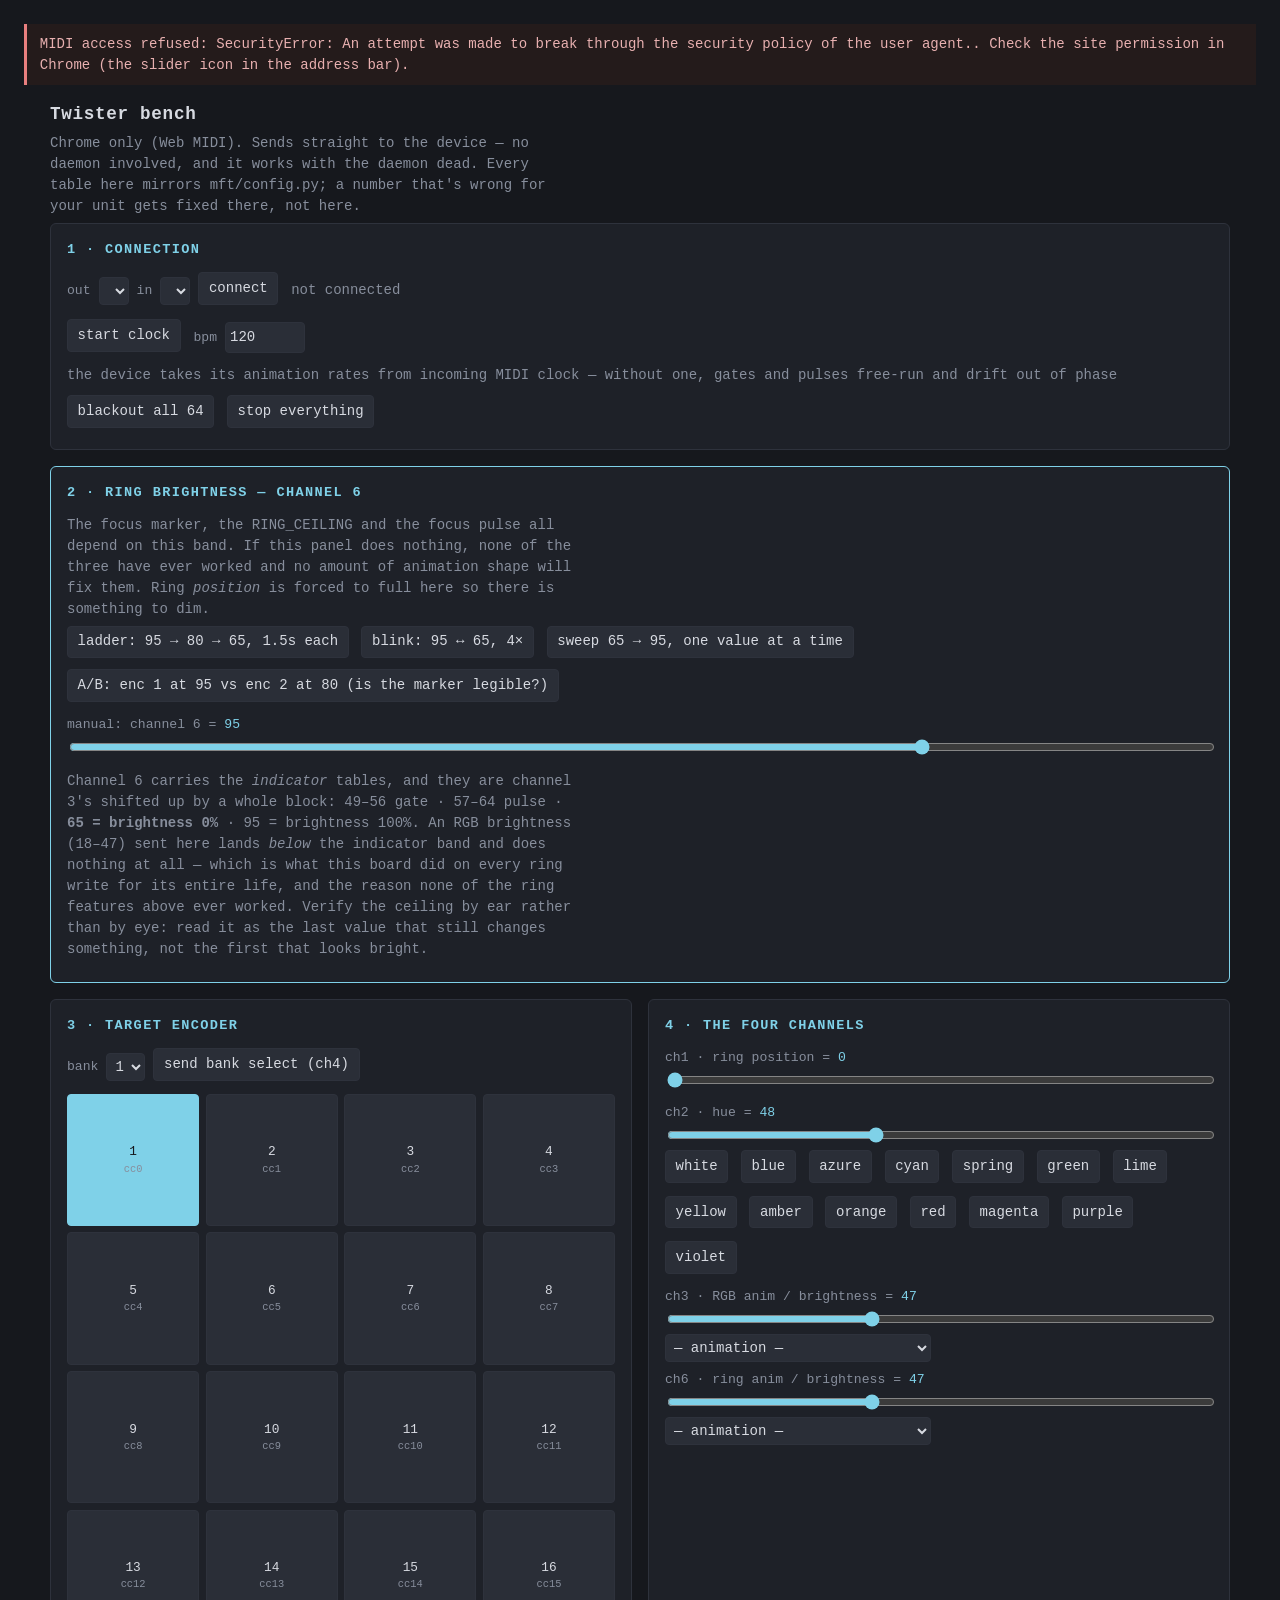
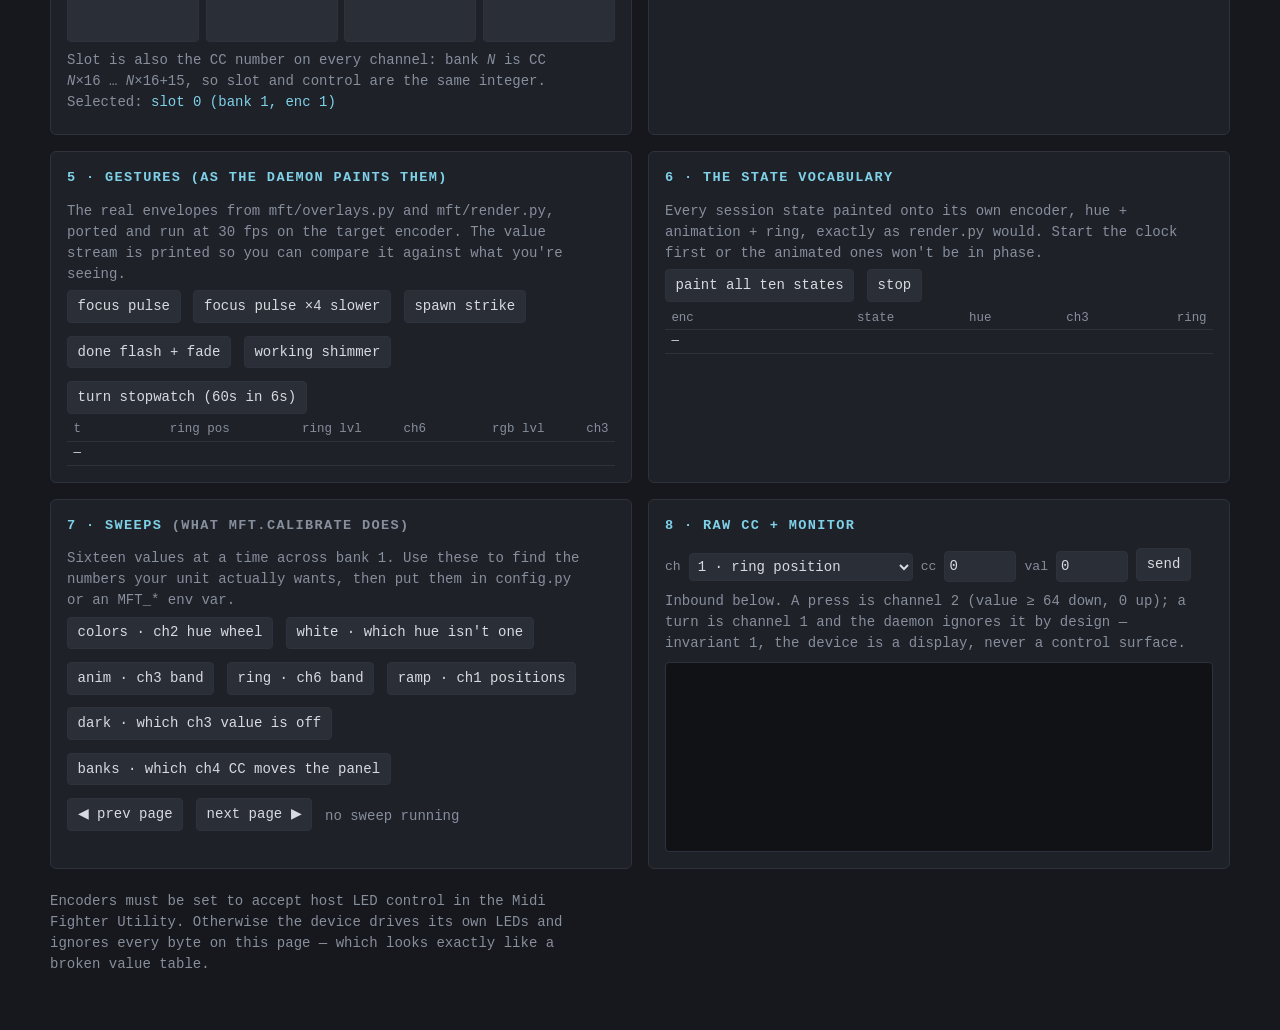
==== demo/index.html @ e8d166ab "Find the ring's brightness band 48 values above where we were writing Channel 6 carries the indicato" ====
<!doctype html>
<html lang="en">
<head>
<meta charset="utf-8">
<meta name="viewport" content="width=device-width, initial-scale=1">
<title>Twister bench</title>
<!--
  A hardware bench for the Midi Fighter Twister, over Web MIDI.

  Why this exists: everything above the wire in this repo is pure and tested,
  which means the questions the test suite cannot answer are exactly the ones
  that cost the most time -- "does this value do what config.py says it does on
  *my* unit", and "is the thing I cannot see a paint bug or a wire bug". The
  Python side answers those by running the whole daemon and then reasoning
  backwards from a board you are looking at. This answers them by sending one
  value and asking you what happened.

  It deliberately does not talk to the daemon. No HTTP, no /status, no hooks --
  the daemon's own httpd sends no CORS headers and a page that needed one would
  be a page that stops working the moment the thing you are debugging is broken.
  Everything here is the browser and the device, and it works with the daemon
  dead. See README, "The demo bench".

  The value tables below are a *mirror* of mft/config.py, not the source. If you
  find a number here that is wrong for your unit, the fix goes in config.py (or
  an MFT_* env var) and then gets copied back to this file.
-->
<style>
  :root {
    --bg: #16181d; --panel: #1e2128; --line: #2e323c;
    --ink: #d7dae1; --dim: #878e9c; --accent: #7fd1e8; --warn: #e8b57f;
  }
  * { box-sizing: border-box; }
  body {
    margin: 0; padding: 1.5rem; background: var(--bg); color: var(--ink);
    font: 14px/1.5 ui-monospace, SFMono-Regular, Menlo, monospace;
  }
  h1 { font-size: 1.1rem; margin: 0 0 .25rem; letter-spacing: .04em; }
  h2 { font-size: .85rem; margin: 0 0 .75rem; color: var(--accent);
       text-transform: uppercase; letter-spacing: .1em; }
  p.note { color: var(--dim); margin: .35rem 0; max-width: 62ch; }
  a { color: var(--accent); }
  .wrap { max-width: 1180px; margin: 0 auto; }
  .cols { display: grid; gap: 1rem; grid-template-columns: repeat(auto-fit, minmax(330px, 1fr)); }
  section {
    background: var(--panel); border: 1px solid var(--line);
    border-radius: 6px; padding: 1rem; margin-bottom: 1rem;
  }
  section.focus { border-color: var(--accent); }
  button {
    font: inherit; background: #2a2e37; color: var(--ink); cursor: pointer;
    border: 1px solid var(--line); border-radius: 4px; padding: .3rem .6rem;
    margin: 0 .3rem .3rem 0;
  }
  button:hover { border-color: var(--accent); }
  button:disabled { opacity: .4; cursor: default; }
  button.on { background: var(--accent); color: #16181d; border-color: var(--accent); }
  select, input[type=number] {
    font: inherit; background: #2a2e37; color: var(--ink);
    border: 1px solid var(--line); border-radius: 4px; padding: .25rem;
  }
  input[type=range] { width: 100%; accent-color: var(--accent); }
  label { display: block; margin: .5rem 0 .15rem; color: var(--dim); font-size: .82rem; }
  .row { display: flex; gap: .5rem; align-items: center; flex-wrap: wrap; }
  .val { color: var(--accent); font-variant-numeric: tabular-nums; }
  .grid { display: grid; grid-template-columns: repeat(4, 1fr); gap: .4rem; margin: .5rem 0; }
  .grid button { margin: 0; aspect-ratio: 1; display: flex; align-items: center;
                 justify-content: center; flex-direction: column; font-size: .8rem; }
  .grid button small { color: var(--dim); font-size: .65rem; }
  pre.log {
    background: #101216; border: 1px solid var(--line); border-radius: 4px;
    padding: .5rem; height: 190px; overflow: auto; margin: .5rem 0 0;
    font-size: .76rem; white-space: pre-wrap; color: var(--dim);
  }
  table { border-collapse: collapse; width: 100%; font-size: .78rem; }
  th, td { text-align: right; padding: .12rem .4rem; border-bottom: 1px solid var(--line); }
  th:first-child, td:first-child { text-align: left; }
  th { color: var(--dim); font-weight: normal; }
  .banner {
    border-left: 3px solid var(--warn); background: #23201b;
    padding: .6rem .8rem; margin: 0 0 1rem; color: #e3cba6;
  }
  .banner.bad { border-color: #e87f7f; background: #241b1b; color: #e8b0b0; }
  .status { color: var(--dim); }
  .status b { color: var(--accent); font-weight: normal; }
  kbd { background: #2a2e37; border: 1px solid var(--line); border-radius: 3px;
        padding: 0 .3rem; font-size: .8rem; }
</style>
</head>
<body>
<div class="wrap">

<h1>Twister bench</h1>
<p class="note">
  Chrome only (Web MIDI). Sends straight to the device — no daemon involved, and
  it works with the daemon dead. Every table here mirrors <code>mft/config.py</code>;
  a number that's wrong for your unit gets fixed there, not here.
</p>

<div id="warn-daemon" class="banner" hidden>
  A daemon appears to be running and repainting at 30Hz. It de-duplicates its
  writes, so anything you send on a channel it isn't currently changing will
  stick — but the moment that session changes state it will paint over you.
  For clean results: <code>.venv/bin/python -m mft.daemon --stop</code>.
</div>

<section>
  <h2>1 · Connection</h2>
  <div class="row">
    <label style="margin:0">out</label> <select id="out"></select>
    <label style="margin:0">in</label> <select id="in"></select>
    <button id="connect">connect</button>
    <span id="conn" class="status">not connected</span>
  </div>
  <div class="row" style="margin-top:.6rem">
    <button id="clock">start clock</button>
    <label style="margin:0">bpm</label>
    <input id="bpm" type="number" value="120" min="20" max="300" style="width:5rem">
    <span class="status">
      the device takes its animation rates from incoming MIDI clock — without
      one, gates and pulses free-run and drift out of phase
    </span>
  </div>
  <div class="row" style="margin-top:.6rem">
    <button id="blackout">blackout all 64</button>
    <button id="panic">stop everything</button>
  </div>
</section>

<section class="focus">
  <h2>2 · Ring brightness — channel 6</h2>
  <p class="note">
    The focus marker, the <code>RING_CEILING</code> and the focus pulse all
    depend on this band. If this panel does nothing, none of the three have ever
    worked and no amount of animation shape will fix them. Ring <em>position</em>
    is forced to full here so there is something to dim.
  </p>
  <div class="row">
    <button data-ladder="step">ladder: 95 → 80 → 65, 1.5s each</button>
    <button data-ladder="blink">blink: 95 ↔ 65, 4×</button>
    <button data-ladder="sweep">sweep 65 → 95, one value at a time</button>
  </div>
  <div class="row" style="margin-top:.4rem">
    <button data-ladder="ab">A/B: enc 1 at 95 vs enc 2 at 80 (is the marker legible?)</button>
  </div>
  <label>manual: channel 6 = <span class="val" id="ch6-val">95</span></label>
  <input type="range" id="ch6" min="0" max="127" value="95">
  <p class="note" style="margin-top:.6rem">
    Channel 6 carries the <em>indicator</em> tables, and they are channel 3's
    shifted up by a whole block: 49–56 gate · 57–64 pulse ·
    <b>65 = brightness 0%</b> · 95 = brightness 100%. An RGB brightness (18–47)
    sent here lands <em>below</em> the indicator band and does nothing at all —
    which is what this board did on every ring write for its entire life, and
    the reason none of the ring features above ever worked. Verify the ceiling
    by ear rather than by eye: read it as the last value that still changes
    something, not the first that looks bright.
  </p>
</section>

<div class="cols">
  <section>
    <h2>3 · Target encoder</h2>
    <div class="row">
      <label style="margin:0">bank</label>
      <select id="bank"><option>1</option><option>2</option><option>3</option><option>4</option></select>
      <button id="banksel">send bank select (ch4)</button>
    </div>
    <div class="grid" id="pad"></div>
    <p class="note">
      Slot is also the CC number on every channel: bank <i>N</i> is CC
      <i>N</i>×16 … <i>N</i>×16+15, so slot and control are the same integer.
      Selected: <span class="val" id="target">slot 0 (bank 1, enc 1)</span>
    </p>
  </section>

  <section>
    <h2>4 · The four channels</h2>
    <label>ch1 · ring position = <span class="val" id="p1">0</span></label>
    <input type="range" id="c1" min="0" max="127" value="0">
    <label>ch2 · hue = <span class="val" id="p2">48</span></label>
    <input type="range" id="c2" min="0" max="127" value="48">
    <div class="row" id="hues"></div>
    <label>ch3 · RGB anim / brightness = <span class="val" id="p3">47</span></label>
    <input type="range" id="c3" min="0" max="127" value="47">
    <select id="anim3"></select>
    <label>ch6 · ring anim / brightness = <span class="val" id="p6">47</span></label>
    <input type="range" id="c6" min="0" max="127" value="47">
    <select id="anim6"></select>
  </section>
</div>

<div class="cols">
  <section>
    <h2>5 · Gestures (as the daemon paints them)</h2>
    <p class="note">
      The real envelopes from <code>mft/overlays.py</code> and
      <code>mft/render.py</code>, ported and run at 30 fps on the target
      encoder. The value stream is printed so you can compare it against
      what you're seeing.
    </p>
    <div class="row">
      <button data-gesture="focus">focus pulse</button>
      <button data-gesture="focus-slow">focus pulse ×4 slower</button>
      <button data-gesture="spawn">spawn strike</button>
      <button data-gesture="done">done flash + fade</button>
      <button data-gesture="working">working shimmer</button>
      <button data-gesture="turn">turn stopwatch (60s in 6s)</button>
    </div>
    <table id="trace"><thead><tr>
      <th>t</th><th>ring pos</th><th>ring lvl</th><th>ch6</th><th>rgb lvl</th><th>ch3</th>
    </tr></thead><tbody><tr><td colspan="6">—</td></tr></tbody></table>
  </section>

  <section>
    <h2>6 · The state vocabulary</h2>
    <p class="note">
      Every session state painted onto its own encoder, hue + animation +
      ring, exactly as <code>render.py</code> would. Start the clock first or
      the animated ones won't be in phase.
    </p>
    <div class="row">
      <button id="states">paint all ten states</button>
      <button id="states-stop">stop</button>
    </div>
    <table id="states-key"><thead><tr>
      <th>enc</th><th>state</th><th>hue</th><th>ch3</th><th>ring</th>
    </tr></thead><tbody><tr><td colspan="5">—</td></tr></tbody></table>
  </section>
</div>

<div class="cols">
  <section>
    <h2>7 · Sweeps <span class="status">(what mft.calibrate does)</span></h2>
    <p class="note">
      Sixteen values at a time across bank 1. Use these to find the numbers your
      unit actually wants, then put them in <code>config.py</code> or an
      <code>MFT_*</code> env var.
    </p>
    <div class="row">
      <button data-sweep="colors">colors · ch2 hue wheel</button>
      <button data-sweep="white">white · which hue isn't one</button>
      <button data-sweep="anim">anim · ch3 band</button>
      <button data-sweep="ring">ring · ch6 band</button>
      <button data-sweep="ramp">ramp · ch1 positions</button>
      <button data-sweep="dark">dark · which ch3 value is off</button>
      <button data-sweep="banks">banks · which ch4 CC moves the panel</button>
    </div>
    <div class="row" style="margin-top:.5rem">
      <button id="sweep-prev">◀ prev page</button>
      <button id="sweep-next">next page ▶</button>
      <span id="sweep-label" class="status">no sweep running</span>
    </div>
  </section>

  <section>
    <h2>8 · Raw CC + monitor</h2>
    <div class="row">
      <label style="margin:0">ch</label>
      <select id="rch">
        <option value="0">1 · ring position</option>
        <option value="1">2 · hue / press in</option>
        <option value="2">3 · RGB anim+bright</option>
        <option value="3">4 · banks, side buttons</option>
        <option value="4">5 · shift</option>
        <option value="5">6 · ring anim+bright</option>
      </select>
      <label style="margin:0">cc</label> <input id="rcc" type="number" value="0" min="0" max="127" style="width:4.5rem">
      <label style="margin:0">val</label> <input id="rval" type="number" value="0" min="0" max="127" style="width:4.5rem">
      <button id="rsend">send</button>
    </div>
    <p class="note">
      Inbound below. A press is channel 2 (value ≥ 64 down, 0 up); a turn is
      channel 1 and the daemon ignores it by design — invariant 1, the device is
      a display, never a control surface.
    </p>
    <pre class="log" id="log"></pre>
  </section>
</div>

<p class="note" style="margin-bottom:2rem">
  Encoders must be set to accept host LED control in the Midi Fighter Utility.
  Otherwise the device drives its own LEDs and ignores every byte on this page —
  which looks exactly like a broken value table.
</p>

</div>
<script>
"use strict";

// ---------------------------------------------------------------------------
// The tables. Mirror of mft/config.py; that file is the source of truth.
// ---------------------------------------------------------------------------
const CH = { ENCODER: 0, SWITCH: 1, SWITCH_ANIM: 2, SYSTEM: 3, SHIFT: 4, RING_ANIM: 5 };
const SLOT_COUNT = 64, PER_BANK = 16;

const COLORS = { white: 127, blue: 1, azure: 12, cyan: 25, spring: 37, green: 48,
                 lime: 58, yellow: 62, amber: 68, orange: 72, red: 78,
                 magenta: 98, purple: 110, violet: 118 };

const ANIM_NONE = 0;
const RATES = ["1/8", "1/4", "1/2", "1", "2", "4", "8", "16"];
const ANIM_GATE = {}, ANIM_PULSE = {};
RATES.forEach((r, i) => { ANIM_GATE[r] = 1 + i; ANIM_PULSE[r] = 9 + i; });

// The two ramps do not line up, and they miss by a whole block. Channel 6
// carries the *indicator* bands, which sit RING_ANIM_OFFSET above channel 3's:
// 49-56 gate, 57-64 pulse, 65-95 brightness. Sending an RGB brightness on
// channel 6 lands below the indicator band and does nothing, which is exactly
// the bug this page was built to find.
const RING_ANIM_OFFSET = 48;
const RING_MIN = 65, RING_MAX = 95;
const RGB_MIN = 18, RGB_MAX = 47;
const DARK_VALUE = RGB_MIN, RING_DARK_VALUE = RING_MIN;
// The hue an unlit encoder is left holding. Channel 2 has no dark end, so this
// is only ever seen if something relights the LED without setting a hue first.
const DARK_COLOR = COLORS.white;

const BANK_SELECT_CC = [0, 1, 2, 3], BANK_SELECT_VALUE = 127;

const STATE_COLORS = { idle: "green", thinking: "cyan", working: "orange",
  streaming: "spring", permission: "red", plan: "yellow", waiting: "amber",
  error: "red", done: "green", ended: null };
const STATE_ANIM = { permission: ANIM_GATE["4"], plan: ANIM_GATE["2"],
  waiting: ANIM_PULSE["1/2"], streaming: ANIM_PULSE["2"] };
const STATE_ORDER = ["permission", "plan", "error", "waiting", "streaming",
  "working", "thinking", "done", "idle", "ended"];

const IDLE_BRIGHTNESS = 0.22, ACTIVE_BRIGHTNESS = 1.0;
const RING_CEILING = 0.5, ATTENTION_RING_LEVEL = 1.0;
const PULSE_SECONDS = 0.5, PULSE_RISE = 0.2;
const SPAWN_SECONDS = 0.45, DONE_FADE_SECONDS = 12.0;
const PIP = 2, FPS = 30;

const clamp01 = t => Math.max(0, Math.min(1, t));
const lerp = (lo, hi, t) => lo + (hi - lo) * clamp01(t);
const smoothstep = t => { t = clamp01(t); return t * t * (3 - 2 * t); };
const ringValue = f => RING_MIN + Math.round(clamp01(f) * (RING_MAX - RING_MIN));
const rgbValue  = f => RGB_MIN  + Math.round(clamp01(f) * (RGB_MAX  - RGB_MIN));

// ---------------------------------------------------------------------------
// Wire
// ---------------------------------------------------------------------------
let midi = null, out = null, input = null, clockTimer = null, running = null;
const $ = id => document.getElementById(id);
const logEl = $("log");

function say(line) {
  const t = new Date().toLocaleTimeString("en-GB");
  logEl.textContent = `${t}  ${line}\n` + logEl.textContent.slice(0, 12000);
}

function cc(channel, control, value) {
  if (!out) return;
  value = Math.max(0, Math.min(127, Math.round(value)));
  out.send([0xB0 | channel, control & 127, value]);
}

function stopRunning() {
  if (running) { clearInterval(running); running = null; }
}

// One encoder, one full cell -- the same order Twister.write uses: brightness
// before hue on the RGB, so a hue never lands on an LED that is about to be lit.
function writeCell(slot, { color, rgbAnim = 0, ring = 0, brightness = 0, ringLevel = null }) {
  if (color === null) {
    cc(CH.SWITCH_ANIM, slot, DARK_VALUE);
    cc(CH.SWITCH, slot, DARK_COLOR);
  } else {
    cc(CH.SWITCH, slot, color);
    cc(CH.SWITCH_ANIM, slot, rgbAnim ? rgbAnim : rgbValue(brightness));
  }
  cc(CH.ENCODER, slot, ring);
  cc(CH.RING_ANIM, slot, ringValue(ringLevel === null ? brightness : ringLevel));
}

function clearSlot(slot) {
  cc(CH.ENCODER, slot, 0);
  cc(CH.SWITCH_ANIM, slot, DARK_VALUE);
  cc(CH.SWITCH, slot, COLORS.blue);
  cc(CH.RING_ANIM, slot, RING_DARK_VALUE);
}

// ---------------------------------------------------------------------------
// Ports
// ---------------------------------------------------------------------------
async function boot() {
  if (!navigator.requestMIDIAccess) {
    document.body.insertAdjacentHTML("afterbegin",
      '<div class="banner bad">This browser has no Web MIDI. Use Chrome.</div>');
    return;
  }
  try {
    midi = await navigator.requestMIDIAccess({ sysex: false });
  } catch (err) {
    document.body.insertAdjacentHTML("afterbegin",
      `<div class="banner bad">MIDI access refused: ${err}. Check the site
       permission in Chrome (the slider icon in the address bar).</div>`);
    return;
  }
  midi.onstatechange = ports;
  ports();
  autoConnect();
}

function ports() {
  const fill = (sel, iter) => {
    const had = sel.value;
    sel.innerHTML = "";
    for (const p of iter) sel.add(new Option(p.name, p.id));
    if (had) sel.value = had;
  };
  fill($("out"), midi.outputs.values());
  fill($("in"), midi.inputs.values());
}

function autoConnect() {
  for (const p of midi.outputs.values())
    if (/twister/i.test(p.name)) { $("out").value = p.id; break; }
  for (const p of midi.inputs.values())
    if (/twister/i.test(p.name)) { $("in").value = p.id; break; }
  if ($("out").value) connect();
}

function connect() {
  out = midi.outputs.get($("out").value) || null;
  if (input) input.onmidimessage = null;
  input = midi.inputs.get($("in").value) || null;
  if (input) input.onmidimessage = onMidi;
  $("conn").innerHTML = out
    ? `<b>${out.name}</b>${input ? " / in ok" : " / no input"}`
    : "not connected";
  if (out) say(`connected to ${out.name}`);
}

function onMidi(msg) {
  const [status, a, b] = msg.data;
  const type = status & 0xF0, ch = (status & 0x0F) + 1;
  if (type !== 0xB0) return;
  let what = `ch${ch} cc${a} = ${b}`;
  if (ch === 2) what += b >= 64 ? "   ← press down" : "   ← release";
  if (ch === 1) what += "   ← knob turn (the daemon ignores these)";
  if (ch === 4) what += "   ← bank / side button";
  say(what);
}

$("connect").onclick = connect;
$("out").onchange = connect;
$("in").onchange = connect;

// ---------------------------------------------------------------------------
// Clock. 24 pulses per quarter note; without it every animated encoder
// free-runs off its own timer and they drift, which reads as broken hardware.
// ---------------------------------------------------------------------------
$("clock").onclick = () => {
  if (clockTimer) {
    clearInterval(clockTimer); clockTimer = null;
    if (out) out.send([0xFC]);
    $("clock").textContent = "start clock"; $("clock").classList.remove("on");
    say("clock stopped");
    return;
  }
  if (!out) return;
  const bpm = Number($("bpm").value) || 120;
  out.send([0xFA]);
  clockTimer = setInterval(() => out.send([0xF8]), 60000 / (bpm * 24));
  $("clock").textContent = "stop clock"; $("clock").classList.add("on");
  say(`clock at ${bpm} bpm`);
};

$("blackout").onclick = () => {
  stopRunning();
  for (let s = 0; s < SLOT_COUNT; s++) clearSlot(s);
  say("blackout: all 64 encoders dark");
};
$("panic").onclick = () => {
  stopRunning();
  if (clockTimer) $("clock").click();
  say("stopped");
};

// ---------------------------------------------------------------------------
// Target
// ---------------------------------------------------------------------------
let slot = 0;
function drawPad() {
  const bank = Number($("bank").value) - 1;
  $("pad").innerHTML = "";
  for (let i = 0; i < PER_BANK; i++) {
    const s = bank * PER_BANK + i;
    const b = document.createElement("button");
    b.innerHTML = `${i + 1}<small>cc${s}</small>`;
    if (s === slot) b.classList.add("on");
    b.onclick = () => { slot = s; drawPad(); showTarget(); };
    $("pad").appendChild(b);
  }
}
function showTarget() {
  $("target").textContent =
    `slot ${slot} (bank ${Math.floor(slot / PER_BANK) + 1}, enc ${slot % PER_BANK + 1})`;
}
$("bank").onchange = drawPad;
$("banksel").onclick = () => {
  const bank = Number($("bank").value) - 1;
  cc(CH.SYSTEM, BANK_SELECT_CC[bank], BANK_SELECT_VALUE);
  say(`bank select: ch4 cc${BANK_SELECT_CC[bank]} = ${BANK_SELECT_VALUE}`);
};
drawPad(); showTarget();

// ---------------------------------------------------------------------------
// The four channels
// ---------------------------------------------------------------------------
const sliders = [["c1", "p1", CH.ENCODER], ["c2", "p2", CH.SWITCH],
                 ["c3", "p3", CH.SWITCH_ANIM], ["c6", "p6", CH.RING_ANIM]];
for (const [id, out_, channel] of sliders) {
  $(id).oninput = () => { $(out_).textContent = $(id).value; cc(channel, slot, Number($(id).value)); };
}

for (const [name, value] of Object.entries(COLORS)) {
  const b = document.createElement("button");
  b.textContent = name;
  b.onclick = () => { $("c2").value = value; $("p2").textContent = value; cc(CH.SWITCH, slot, value); };
  $("hues").appendChild(b);
}

// `shift` is 0 for channel 3 and RING_ANIM_OFFSET for channel 6 -- the whole
// difference between the two channels' tables.
function animOptions(sel, floor, shift) {
  sel.add(new Option("— animation —", ""));
  sel.add(new Option("0 · none (device takes over)", 0));
  for (const r of RATES)
    sel.add(new Option(`gate ${r}  · ${ANIM_GATE[r] + shift}`, ANIM_GATE[r] + shift));
  for (const r of RATES)
    sel.add(new Option(`pulse ${r} · ${ANIM_PULSE[r] + shift}`, ANIM_PULSE[r] + shift));
  sel.add(new Option(`${floor} · brightness 0% (off)`, floor));
}
animOptions($("anim3"), DARK_VALUE, 0);
animOptions($("anim6"), RING_DARK_VALUE, RING_ANIM_OFFSET);
$("anim3").onchange = () => { if ($("anim3").value === "") return;
  $("c3").value = $("anim3").value; $("p3").textContent = $("anim3").value;
  cc(CH.SWITCH_ANIM, slot, Number($("anim3").value)); };
$("anim6").onchange = () => { if ($("anim6").value === "") return;
  $("c6").value = $("anim6").value; $("p6").textContent = $("anim6").value;
  cc(CH.RING_ANIM, slot, Number($("anim6").value)); };

// ---------------------------------------------------------------------------
// 2 · The channel 6 question
// ---------------------------------------------------------------------------
$("ch6").oninput = () => {
  $("ch6-val").textContent = $("ch6").value;
  cc(CH.ENCODER, slot, 127);
  cc(CH.RING_ANIM, slot, Number($("ch6").value));
};

function steps(list, hold, done) {
  stopRunning();
  let i = 0;
  const tick = () => {
    if (i >= list.length) { stopRunning(); if (done) done(); return; }
    list[i++]();
  };
  tick();
  running = setInterval(tick, hold);
}

document.querySelectorAll("[data-ladder]").forEach(btn => btn.onclick = () => {
  const kind = btn.dataset.ladder;
  cc(CH.ENCODER, slot, 127);
  cc(CH.SWITCH_ANIM, slot, DARK_VALUE);   // RGB out of the way; this is about the ring
  if (kind === "step") {
    const mid = ringValue(0.5);
    say(`ladder on ch6: ${RING_MAX} (full) → ${mid} (half) → ${RING_MIN} (off)`);
    steps([RING_MAX, mid, RING_MIN].map(
      v => () => { cc(CH.RING_ANIM, slot, v); say(`  ch6 = ${v}`); }), 1500);
  } else if (kind === "blink") {
    say(`blink on ch6: ${RING_MAX} ↔ ${RING_MIN}`);
    const seq = [];
    for (let i = 0; i < 8; i++) {
      const v = i % 2 ? RING_MIN : RING_MAX;
      seq.push(() => cc(CH.RING_ANIM, slot, v));
    }
    steps(seq, 600);
  } else if (kind === "sweep") {
    say(`sweep ch6 ${RING_MIN} → ${RING_MAX}, one value at a time`);
    const seq = [];
    for (let v = RING_MIN; v <= RING_MAX; v++)
      seq.push(() => { cc(CH.RING_ANIM, slot, v); $("ch6-val").textContent = v; });
    steps(seq, 220);
  } else if (kind === "ab") {
    stopRunning();
    const base = Math.floor(slot / PER_BANK) * PER_BANK;
    for (let i = 0; i < PER_BANK; i++) clearSlot(base + i);
    for (const [i, v] of [[0, ringValue(ATTENTION_RING_LEVEL)], [1, ringValue(RING_CEILING)]]) {
      cc(CH.ENCODER, base + i, 127);
      cc(CH.RING_ANIM, base + i, v);
    }
    say(`A/B: enc 1 = ${ringValue(ATTENTION_RING_LEVEL)} (marker), ` +
        `enc 2 = ${ringValue(RING_CEILING)} (RING_CEILING). ` +
        `Different? Then the marker is legible and the ramp works.`);
  }
});

// ---------------------------------------------------------------------------
// 5 · Gestures, run at 30fps with the real envelopes
// ---------------------------------------------------------------------------
const traceBody = document.querySelector("#trace tbody");
function trace(rows) {
  traceBody.innerHTML = rows.map(r =>
    `<tr><td>${r.t.toFixed(3)}</td><td>${r.ring}</td><td>${r.ringLevel.toFixed(3)}</td>` +
    `<td>${ringValue(r.ringLevel)}</td><td>${r.brightness.toFixed(3)}</td>` +
    `<td>${r.rgbAnim ? r.rgbAnim : rgbValue(r.brightness)}</td></tr>`).join("");
}

// The cell a gesture is painted over, so the settle has somewhere to land.
function underCell(kind) {
  if (kind.startsWith("focus"))
    // Focused, so mark_focus has already pinned the ring at full -- which is
    // exactly why the ring gesture has to be spent below it.
    return { color: COLORS.green, rgbAnim: 0, ring: PIP,
             brightness: IDLE_BRIGHTNESS, ringLevel: ATTENTION_RING_LEVEL };
  return { color: COLORS.green, rgbAnim: 0, ring: PIP,
           brightness: IDLE_BRIGHTNESS, ringLevel: RING_CEILING };
}

function playGesture(kind) {
  stopRunning();
  const under = underCell(kind);
  const slow = kind === "focus-slow" ? 4 : 1;
  const duration = {
    focus: PULSE_SECONDS, "focus-slow": PULSE_SECONDS * 4, spawn: SPAWN_SECONDS,
    done: 6.0, working: 6.0, turn: 6.0,
  }[kind];
  const rows = [];
  const started = performance.now();

  running = setInterval(() => {
    const t = (performance.now() - started) / 1000;
    if (t >= duration) { stopRunning(); writeCell(slot, under); trace(rows); return; }
    let cell;
    if (kind === "focus" || kind === "focus-slow") {
      // RGB only. The ring holds the marker still through the whole gesture --
      // the swell is the event, the ring is the state.
      const u = t / (PULSE_SECONDS * slow);
      let swell, settle;
      if (u < PULSE_RISE) { swell = clamp01(u / PULSE_RISE); settle = 0; }
      else { swell = 1; settle = smoothstep(clamp01((u - PULSE_RISE) / (1 - PULSE_RISE))); }
      cell = { color: under.color, rgbAnim: 0, ring: under.ring,
               brightness: lerp(swell, under.brightness, settle),
               ringLevel: under.ringLevel };
    } else if (kind === "spawn") {
      const u = clamp01(t / SPAWN_SECONDS);
      const level = 1 - smoothstep(u);
      cell = { color: COLORS.white, rgbAnim: 0, ring: Math.round(127 * level),
               brightness: level, ringLevel: level };
    } else if (kind === "done") {
      const fade = clamp01(1 - t / (DONE_FADE_SECONDS / 2));
      cell = { color: COLORS.green, rgbAnim: 0, ring: Math.max(PIP, Math.round(127 * fade)),
               brightness: lerp(IDLE_BRIGHTNESS, ACTIVE_BRIGHTNESS, fade),
               ringLevel: lerp(IDLE_BRIGHTNESS, ACTIVE_BRIGHTNESS, fade) };
    } else if (kind === "working") {
      // One tool call every 1.2s, decaying between: shimmer rate reads as
      // tool-call frequency out of the corner of your eye.
      const sinceTool = t % 1.2;
      const kick = Math.max(0, 1 - sinceTool / 0.6);
      const level = lerp(0.35, ACTIVE_BRIGHTNESS, kick);
      cell = { color: COLORS.orange, rgbAnim: 0, ring: Math.round(127 * (t / duration)),
               brightness: level, ringLevel: Math.min(level, RING_CEILING) };
    } else { // turn: the log-scaled stopwatch
      const elapsed = (t / duration) * 60;
      const knee = 30, span = Math.log1p(900 / knee);
      const f = Math.min(1, Math.log1p(elapsed / knee) / span);
      cell = { color: COLORS.orange, rgbAnim: 0, ring: Math.max(2, Math.round(127 * f)),
               brightness: ACTIVE_BRIGHTNESS, ringLevel: RING_CEILING };
    }
    writeCell(slot, cell);
    if (rows.length < 60) rows.push({ t, ...cell });
  }, 1000 / FPS);
  say(`gesture: ${kind} on slot ${slot}`);
}
document.querySelectorAll("[data-gesture]").forEach(
  b => b.onclick = () => playGesture(b.dataset.gesture));

// ---------------------------------------------------------------------------
// 6 · The state vocabulary
// ---------------------------------------------------------------------------
$("states").onclick = () => {
  stopRunning();
  const rows = [];
  STATE_ORDER.forEach((state, i) => {
    const name = STATE_COLORS[state];
    const color = name === null ? null : COLORS[name];
    const anim = STATE_ANIM[state] || 0;
    const ring = ["permission", "plan", "waiting", "error"].includes(state) ? 127
               : state === "done" ? 90 : state === "ended" ? 0 : PIP;
    const brightness = state === "idle" ? IDLE_BRIGHTNESS
                     : state === "ended" ? 0 : ACTIVE_BRIGHTNESS;
    writeCell(i, { color, rgbAnim: anim, ring, brightness,
                   ringLevel: Math.min(brightness, RING_CEILING) });
    rows.push(`<tr><td>${i + 1}</td><td>${state}</td><td>${name || "—"}</td>` +
              `<td>${anim || rgbValue(brightness)}</td><td>${ring}</td></tr>`);
  });
  document.querySelector("#states-key tbody").innerHTML = rows.join("");
  say("painted the ten states across encoders 1-10");
};
$("states-stop").onclick = () => { stopRunning(); for (let s = 0; s < PER_BANK; s++) clearSlot(s); };

// ---------------------------------------------------------------------------
// 7 · Sweeps
// ---------------------------------------------------------------------------
let sweep = null;
function startSweep(kind) {
  stopRunning();
  for (let s = 0; s < PER_BANK; s++) clearSlot(s);
  const plans = {
    colors: { channel: CH.SWITCH, from: 0, to: 127, prep: s => cc(CH.SWITCH_ANIM, s, RGB_MAX) },
    white:  { channel: CH.SWITCH, from: 112, to: 127, prep: s => cc(CH.SWITCH_ANIM, s, RGB_MAX) },
    anim:   { channel: CH.SWITCH_ANIM, from: 0, to: 47, prep: s => cc(CH.SWITCH, s, COLORS.green) },
    // 0-127, not 0-47: stopping at the RGB's ceiling is precisely how the
    // indicator band went unnoticed. Sweep the whole channel.
    ring:   { channel: CH.RING_ANIM, from: 0, to: 127, prep: s => cc(CH.ENCODER, s, 127) },
    ramp:   { channel: CH.ENCODER, from: 0, to: 127, prep: s => cc(CH.RING_ANIM, s, RING_MAX) },
    dark:   { channel: CH.SWITCH_ANIM, from: 14, to: 22, prep: s => cc(CH.SWITCH, s, COLORS.green) },
    banks:  { channel: CH.SYSTEM, from: 0, to: 15, byControl: true },
  };
  sweep = { kind, page: 0, ...plans[kind] };
  showSweep();
}
function showSweep() {
  if (!sweep) return;
  const start = sweep.from + sweep.page * PER_BANK;
  const parts = [];
  for (let i = 0; i < PER_BANK; i++) {
    const v = start + i;
    if (v > sweep.to) { if (!sweep.byControl) clearSlot(i); continue; }
    if (sweep.prep) sweep.prep(i);
    if (sweep.byControl) cc(sweep.channel, v, BANK_SELECT_VALUE);
    else cc(sweep.channel, i, v);
    parts.push(`enc${i + 1}=${v}`);
  }
  const what = sweep.byControl ? "cc number" : "value";
  $("sweep-label").textContent =
    `${sweep.kind} · ch${sweep.channel + 1} · ${what} ${parts.join(" ")}`;
  say(`sweep ${sweep.kind}: ${parts.join("  ")}`);
}
document.querySelectorAll("[data-sweep]").forEach(
  b => b.onclick = () => startSweep(b.dataset.sweep));
$("sweep-next").onclick = () => {
  if (!sweep) return;
  if (sweep.from + (sweep.page + 1) * PER_BANK <= sweep.to) { sweep.page++; showSweep(); }
};
$("sweep-prev").onclick = () => { if (sweep && sweep.page > 0) { sweep.page--; showSweep(); } };

// ---------------------------------------------------------------------------
// 8 · Raw
// ---------------------------------------------------------------------------
$("rsend").onclick = () => {
  const ch = Number($("rch").value), n = Number($("rcc").value), v = Number($("rval").value);
  cc(ch, n, v);
  say(`sent ch${ch + 1} cc${n} = ${v}`);
};

// Is a daemon holding the board? It answers /status; a failure is the normal
// case and means nothing is going to paint over you.
fetch("http://127.0.0.1:7654/status", { mode: "no-cors" })
  .then(() => { $("warn-daemon").hidden = false; })
  .catch(() => {});

boot();
</script>
</body>
</html>
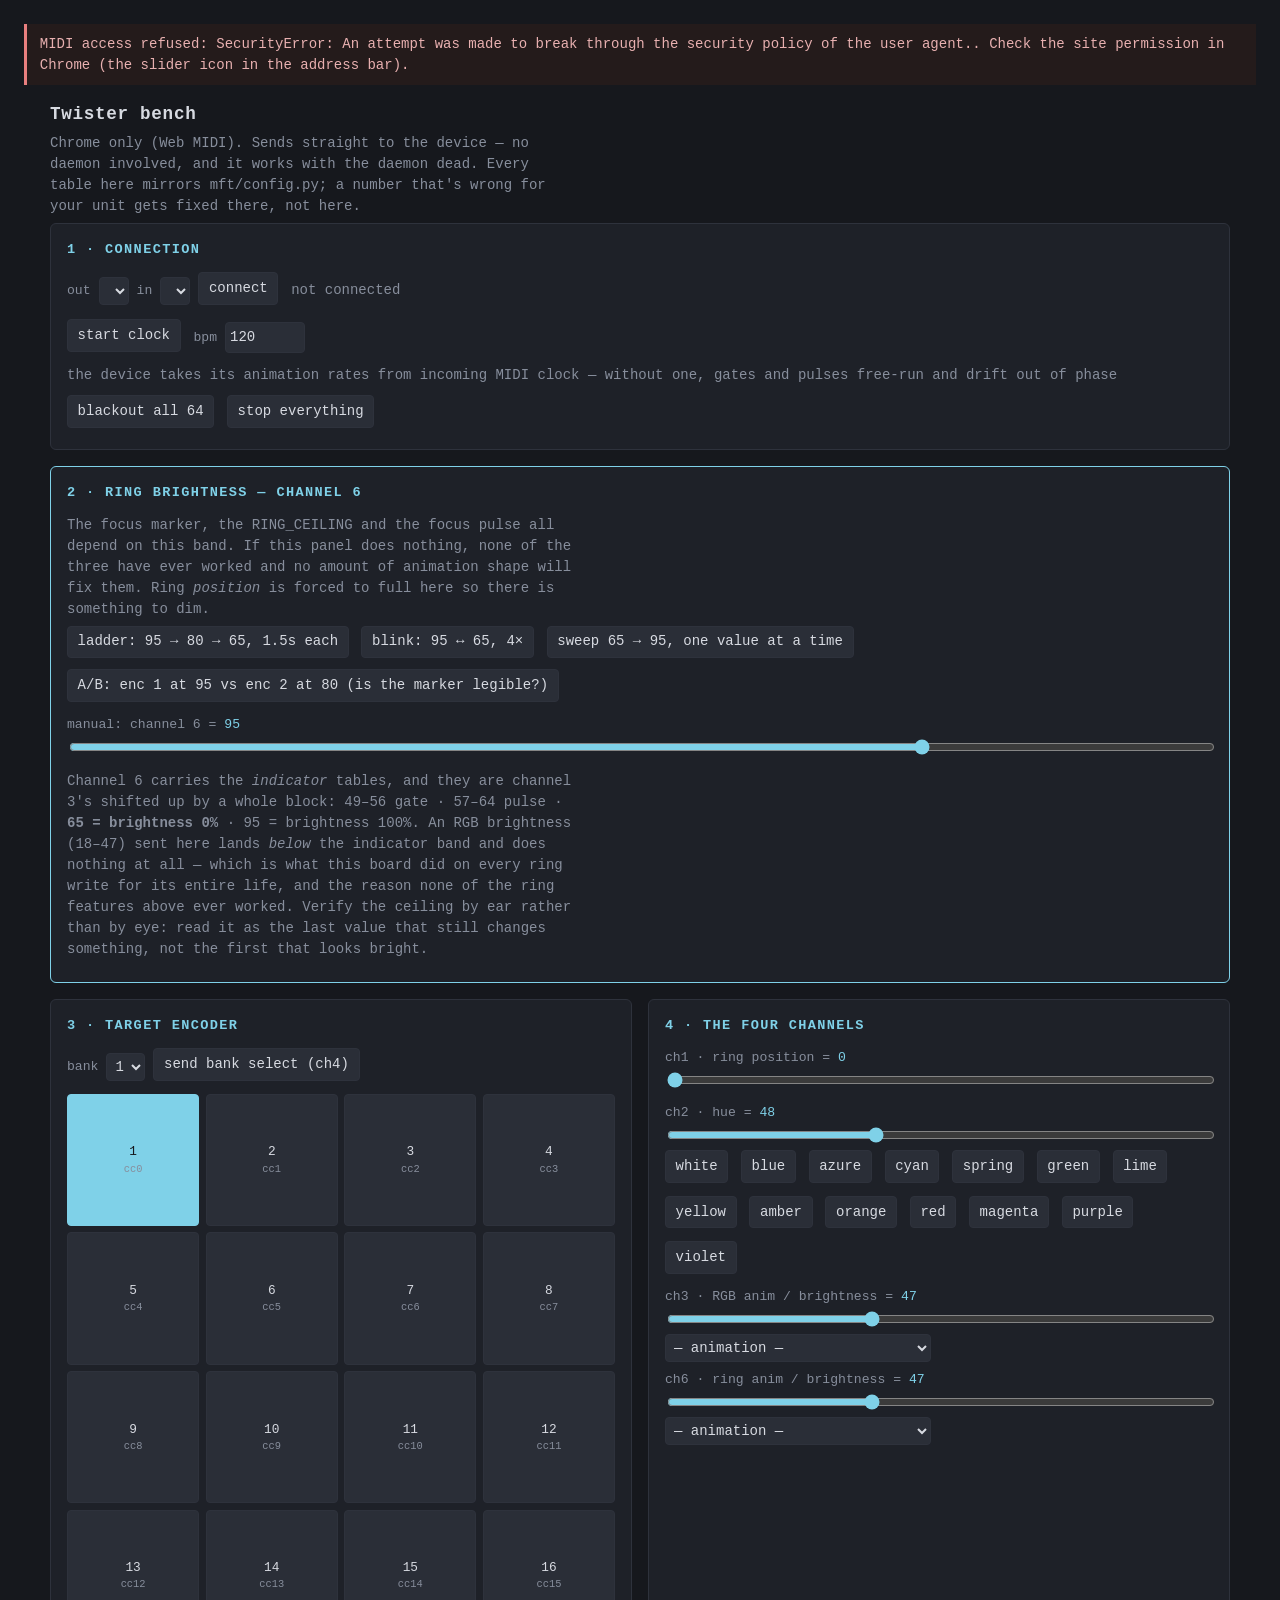
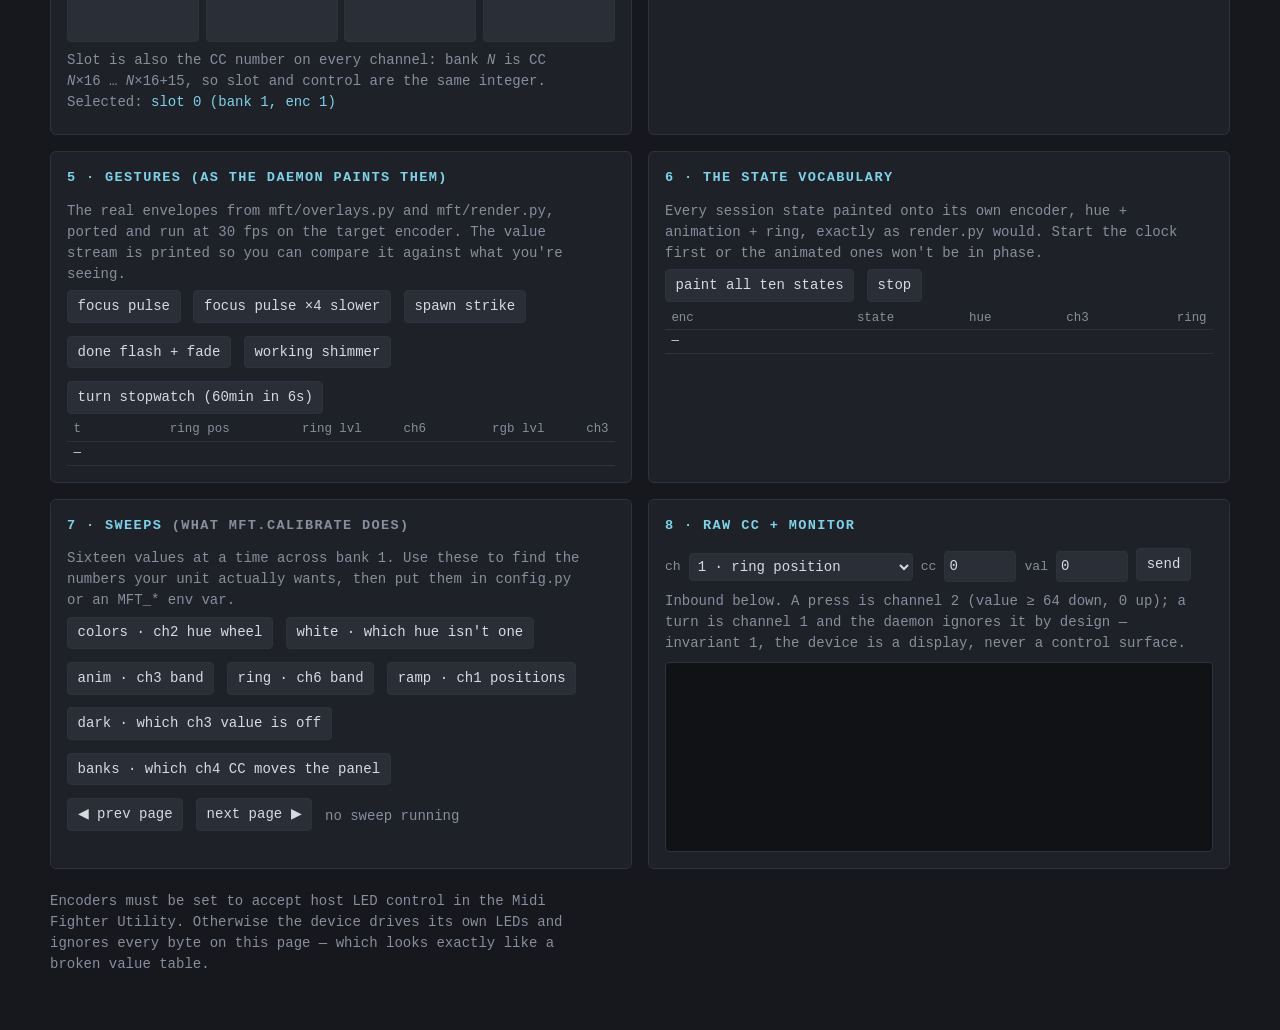
==== commit a27af46e: "Read every stopwatch on the board off one scale A quarter ring is five minutes, half is fifteen, thr" ====
--- a/demo/index.html
+++ b/demo/index.html
@@ -204,7 +204,7 @@
       <button data-gesture="spawn">spawn strike</button>
       <button data-gesture="done">done flash + fade</button>
       <button data-gesture="working">working shimmer</button>
-      <button data-gesture="turn">turn stopwatch (60s in 6s)</button>
+      <button data-gesture="turn">turn stopwatch (60min in 6s)</button>
     </div>
     <table id="trace"><thead><tr>
       <th>t</th><th>ring pos</th><th>ring lvl</th><th>ch6</th><th>rgb lvl</th><th>ch3</th>
@@ -664,10 +664,16 @@
       const level = lerp(0.35, ACTIVE_BRIGHTNESS, kick);
       cell = { color: COLORS.orange, rgbAnim: 0, ring: Math.round(127 * (t / duration)),
                brightness: level, ringLevel: Math.min(level, RING_CEILING) };
-    } else { // turn: the log-scaled stopwatch
-      const elapsed = (t / duration) * 60;
-      const knee = 30, span = Math.log1p(900 / knee);
-      const f = Math.min(1, Math.log1p(elapsed / knee) / span);
+    } else { // turn: the stopwatch, a quarter ring per 5min/15min/30min/60min
+      // config.STOPWATCH_CURVE, interpolated straight through its four points.
+      const CURVE = [[0, 0], [1 / 60, 0.125], [5 / 60, 0.25],
+                     [15 / 60, 0.5], [30 / 60, 0.75], [1, 1]];
+      const x = Math.min(1, t / duration);  // one hour compressed into the run
+      let f = 1;
+      for (let i = 1; i < CURVE.length; i++) {
+        const [x0, y0] = CURVE[i - 1], [x1, y1] = CURVE[i];
+        if (x <= x1) { f = y0 + (y1 - y0) * (x - x0) / (x1 - x0); break; }
+      }
       cell = { color: COLORS.orange, rgbAnim: 0, ring: Math.max(2, Math.round(127 * f)),
                brightness: ACTIVE_BRIGHTNESS, ringLevel: RING_CEILING };
     }
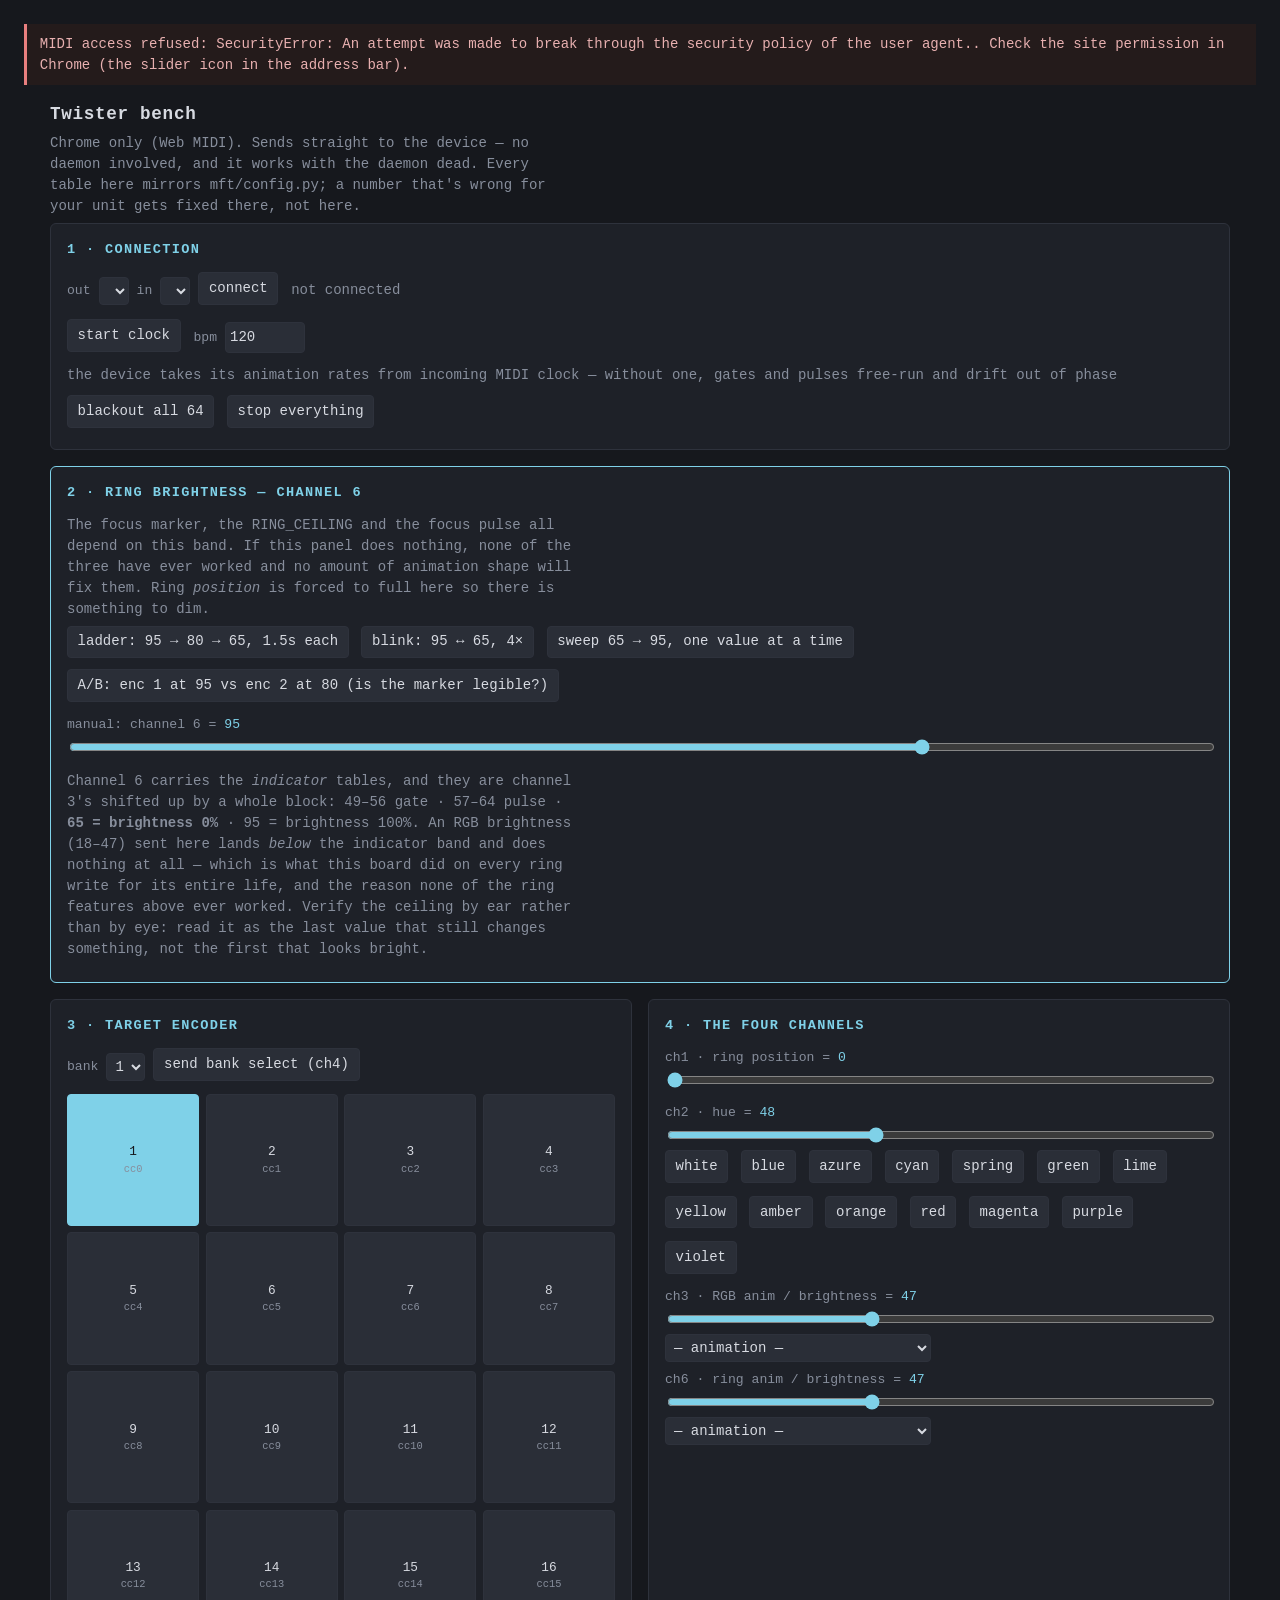
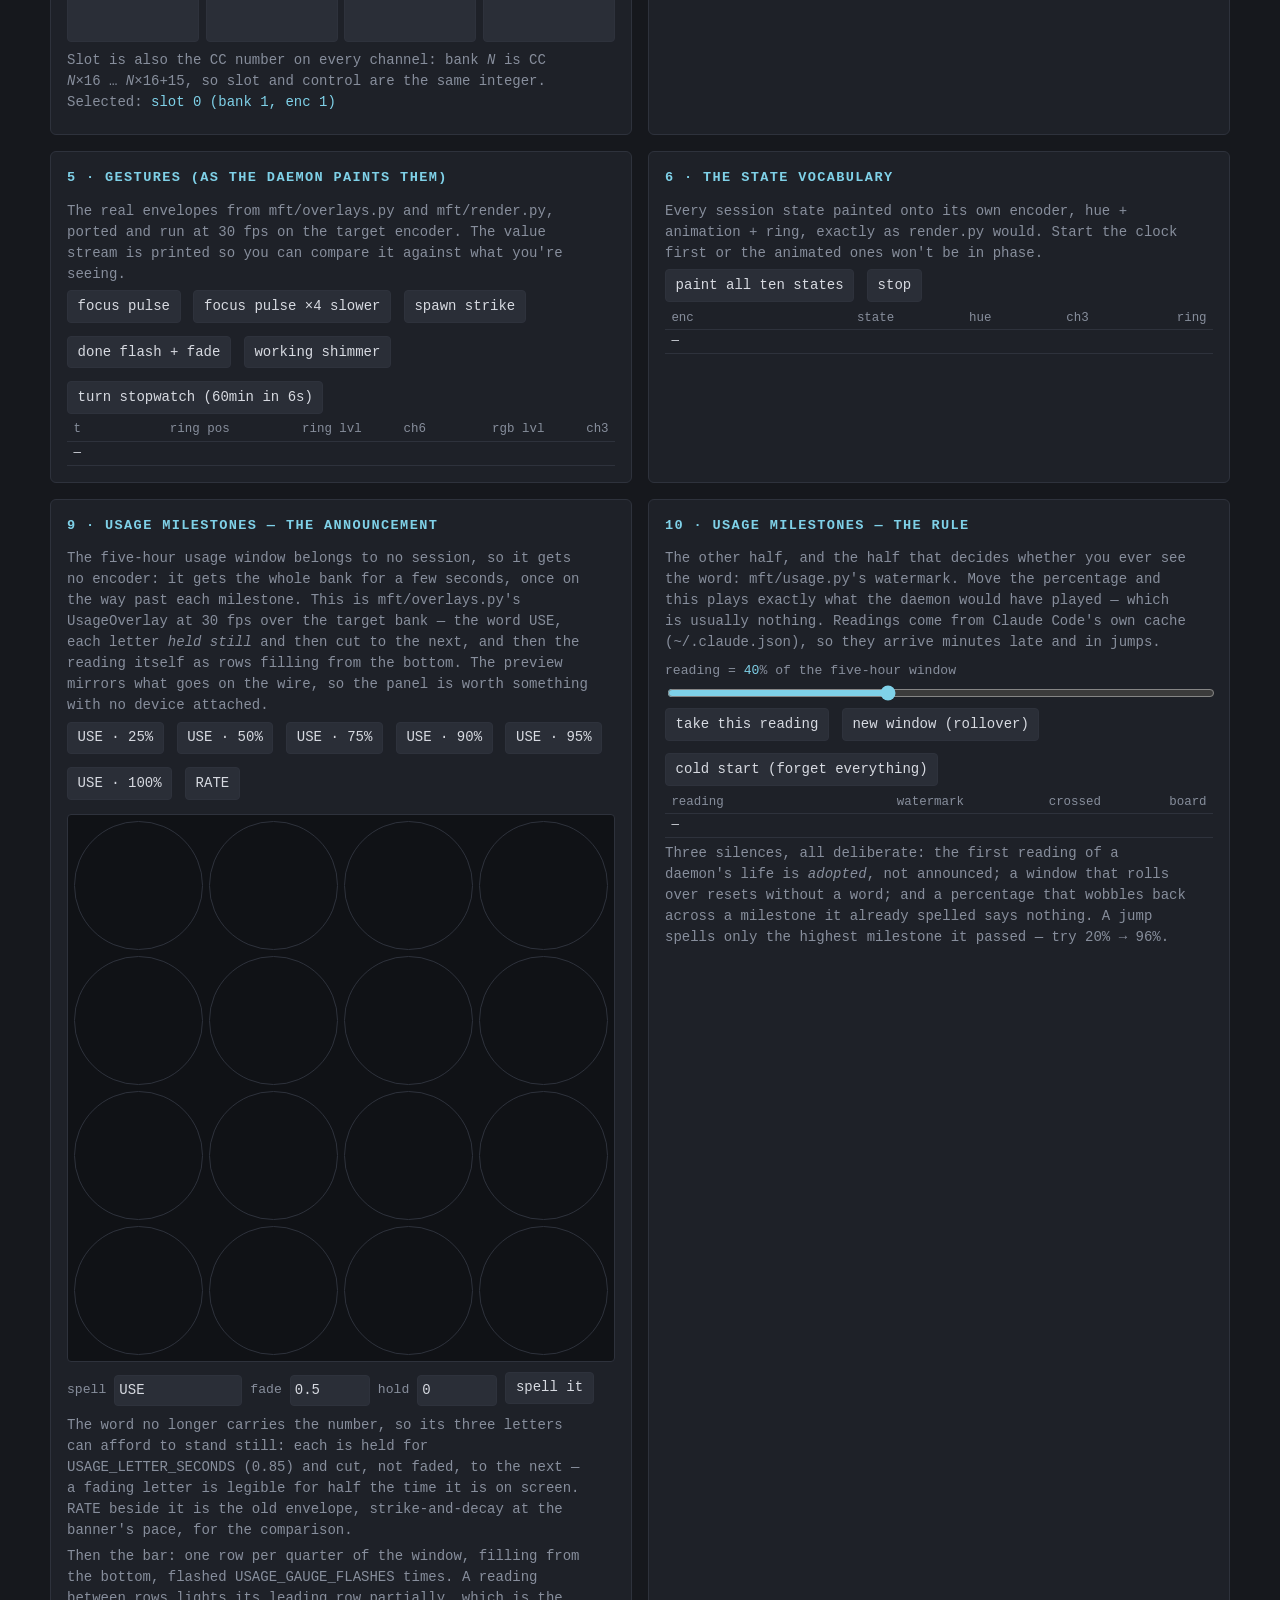
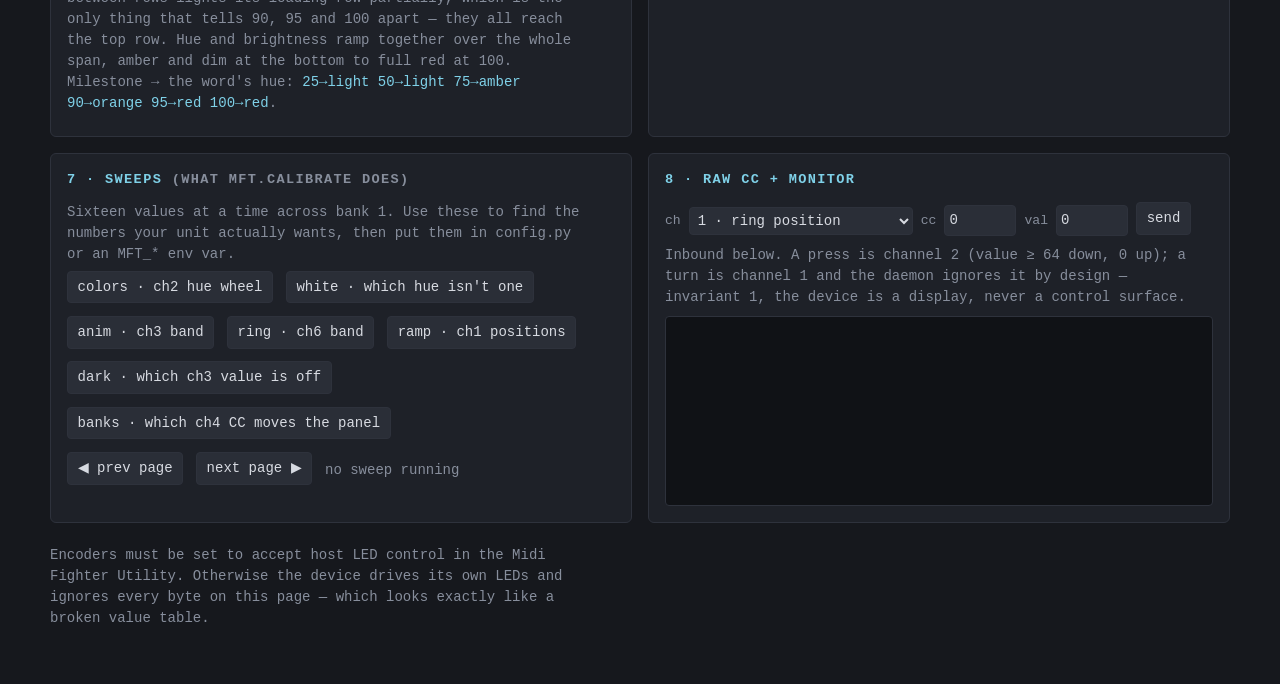
==== commit 006a7173: "Say how much of the usage window is left, once each time it matters The board has always shown what " ====
--- a/demo/index.html
+++ b/demo/index.html
@@ -55,7 +55,7 @@
   button:hover { border-color: var(--accent); }
   button:disabled { opacity: .4; cursor: default; }
   button.on { background: var(--accent); color: #16181d; border-color: var(--accent); }
-  select, input[type=number] {
+  select, input[type=number], input[type=text] {
     font: inherit; background: #2a2e37; color: var(--ink);
     border: 1px solid var(--line); border-radius: 4px; padding: .25rem;
   }
@@ -67,6 +67,14 @@
   .grid button { margin: 0; aspect-ratio: 1; display: flex; align-items: center;
                  justify-content: center; flex-direction: column; font-size: .8rem; }
   .grid button small { color: var(--dim); font-size: .65rem; }
+  /* The word preview: the device's own 4x4, read-only and lit rather than
+   * clickable, so the usage panel is worth something with no Twister attached.
+   * No transition on the cells -- the fade is thirty frames a second of
+   * animation, and a CSS ease on top would smear one letter into the next. */
+  .glyphs { display: grid; grid-template-columns: repeat(4, 1fr); gap: .4rem;
+            margin: .6rem 0; padding: .4rem; background: #101216;
+            border: 1px solid var(--line); border-radius: 4px; }
+  .glyphs div { aspect-ratio: 1; border-radius: 50%; border: 1px solid var(--line); }
   pre.log {
     background: #101216; border: 1px solid var(--line); border-radius: 4px;
     padding: .5rem; height: 190px; overflow: auto; margin: .5rem 0 0;
@@ -225,6 +233,85 @@
     <table id="states-key"><thead><tr>
       <th>enc</th><th>state</th><th>hue</th><th>ch3</th><th>ring</th>
     </tr></thead><tbody><tr><td colspan="5">—</td></tr></tbody></table>
+  </section>
+</div>
+
+<div class="cols">
+  <section>
+    <h2>9 · Usage milestones — the announcement</h2>
+    <p class="note">
+      The five-hour usage window belongs to no session, so it gets no encoder:
+      it gets the whole bank for a few seconds, once on the way past each
+      milestone. This is <code>mft/overlays.py</code>'s
+      <code>UsageOverlay</code> at 30 fps over the target bank — the word
+      <code>USE</code>, each letter <em>held still</em> and then cut to the next,
+      and then the reading itself as rows filling from the bottom. The preview
+      mirrors what goes on the wire, so the panel is worth something with no
+      device attached.
+    </p>
+    <div class="row">
+      <button data-milestone="25">USE · 25%</button>
+      <button data-milestone="50">USE · 50%</button>
+      <button data-milestone="75">USE · 75%</button>
+      <button data-milestone="90">USE · 90%</button>
+      <button data-milestone="95">USE · 95%</button>
+      <button data-milestone="100">USE · 100%</button>
+      <button data-word="RATE">RATE</button>
+    </div>
+    <div class="glyphs" id="glyphs"></div>
+    <div class="row">
+      <label style="margin:0">spell</label>
+      <input id="word" type="text" value="USE" size="10" style="width:8rem">
+      <label style="margin:0">fade</label>
+      <input id="word-fade" type="number" value="0.5" min="0.1" max="2" step="0.05" style="width:5rem">
+      <label style="margin:0">hold</label>
+      <input id="word-hold" type="number" value="0" min="0" max="2" step="0.05" style="width:5rem">
+      <button id="spell">spell it</button>
+    </div>
+    <p class="note">
+      The word no longer carries the number, so its three letters can afford to
+      stand still: each is held for <code>USAGE_LETTER_SECONDS</code> (0.85)
+      and cut, not faded, to the next — a fading letter is legible for half the
+      time it is on screen. <code>RATE</code> beside it is the old envelope,
+      strike-and-decay at the banner's pace, for the comparison.
+    </p>
+    <p class="note">
+      Then the bar: one row per quarter of the window, filling from the bottom,
+      flashed <code>USAGE_GAUGE_FLASHES</code> times. A reading between rows
+      lights its leading row partially, which is the only thing that tells 90,
+      95 and 100 apart — they all reach the top row. Hue and brightness ramp
+      together over the whole span, amber and dim at the bottom to full red at
+      100. Milestone → the word's hue:
+      <span class="val" id="usage-colors"></span>.
+    </p>
+  </section>
+
+  <section>
+    <h2>10 · Usage milestones — the rule</h2>
+    <p class="note">
+      The other half, and the half that decides whether you ever see the word:
+      <code>mft/usage.py</code>'s watermark. Move the percentage and this plays
+      exactly what the daemon would have played — which is usually nothing.
+      Readings come from Claude Code's own cache
+      (<code>~/.claude.json</code>), so they arrive minutes late and in jumps.
+    </p>
+    <label>reading = <span class="val" id="pct-val">40</span>% of the five-hour window</label>
+    <input type="range" id="pct" min="0" max="100" value="40">
+    <div class="row">
+      <button id="pct-send">take this reading</button>
+      <button id="pct-roll">new window (rollover)</button>
+      <button id="pct-cold">cold start (forget everything)</button>
+    </div>
+    <table id="usage-trace"><thead><tr>
+      <th>reading</th><th>watermark</th><th>crossed</th><th>board</th>
+    </tr></thead><tbody><tr><td colspan="4">—</td></tr></tbody></table>
+    <p class="note">
+      Three silences, all deliberate: the first reading of a daemon's life is
+      <em>adopted</em>, not announced; a window that rolls over resets without
+      a word; and a percentage that wobbles back across a milestone it already
+      spelled says nothing. A jump spells only the highest milestone it passed
+      — try 20% → 96%.
+    </p>
   </section>
 </div>
 
@@ -674,7 +761,11 @@
         const [x0, y0] = CURVE[i - 1], [x1, y1] = CURVE[i];
         if (x <= x1) { f = y0 + (y1 - y0) * (x - x0) / (x1 - x0); break; }
       }
-      cell = { color: COLORS.orange, rgbAnim: 0, ring: Math.max(2, Math.round(127 * f)),
+      // The floor is an offset, not a clamp (render.stopwatch_ring) -- clamped,
+      // the ring sits frozen on the stub for the first nineteen seconds.
+      const FLOOR = 4;
+      cell = { color: COLORS.orange, rgbAnim: 0,
+               ring: FLOOR + Math.floor((127 - FLOOR) * f),
                brightness: ACTIVE_BRIGHTNESS, ringLevel: RING_CEILING };
     }
     writeCell(slot, cell);
@@ -710,6 +801,298 @@
 $("states-stop").onclick = () => { stopRunning(); for (let s = 0; s < PER_BANK; s++) clearSlot(s); };
 
 // ---------------------------------------------------------------------------
+// 9 + 10 · Usage milestones. Mirror of mft/usage.py, mft/font.py and the
+// USAGE_* block of mft/config.py -- the same relationship every other table on
+// this page has with config.py, and the same direction: those files are the
+// source, this is the copy you can drive by hand.
+// ---------------------------------------------------------------------------
+// mft/font.py, row for row. Four pixels is not enough for a legible alphabet
+// and several of these are frank approximations -- enough to spell a word you
+// are expecting, which is the whole job.
+const GLYPHS = {
+  " ": ["....", "....", "....", "...."],
+  A: ["####", "#..#", "####", "#..#"], B: ["###.", "#..#", "###.", "###."],
+  C: ["####", "#...", "#...", "####"], D: ["###.", "#..#", "#..#", "###."],
+  E: ["####", "###.", "#...", "####"], F: ["####", "#...", "###.", "#..."],
+  G: [".###", "#...", "#..#", ".###"], H: ["#..#", "#..#", "####", "#..#"],
+  I: ["####", ".##.", ".##.", "####"], J: ["..##", "...#", "#..#", ".##."],
+  K: ["#..#", "##..", "##..", "#..#"], L: ["#...", "#...", "#...", "####"],
+  M: ["#..#", "####", "#..#", "#..#"], N: ["#..#", "##.#", "#.##", "#..#"],
+  O: [".##.", "#..#", "#..#", ".##."], P: ["###.", "#..#", "###.", "#..."],
+  Q: [".##.", "#..#", "#.##", ".###"], R: ["###.", "#..#", "###.", "#..#"],
+  S: [".###", "##..", "..##", "###."], T: ["####", ".##.", ".##.", ".##."],
+  U: ["#..#", "#..#", "#..#", "####"], V: ["#..#", "#..#", "#..#", ".##."],
+  W: ["#..#", "#..#", "####", ".##."], X: ["#..#", ".##.", ".##.", "#..#"],
+  Y: ["#..#", ".##.", ".##.", ".##."], Z: ["####", "..#.", ".#..", "####"],
+  0: [".##.", "#..#", "#..#", ".##."], 1: [".#..", "##..", ".#..", "###."],
+  2: ["###.", "..#.", ".#..", "####"], 3: ["###.", "..#.", "..#.", "###."],
+  4: ["#..#", "#..#", "####", "...#"], 5: ["####", "##..", "..##", "###."],
+  6: [".##.", "#...", "###.", ".##."], 7: ["####", "...#", "..#.", ".#.."],
+  8: [".##.", "#..#", ".##.", ".##."], 9: [".##.", "#..#", ".###", "..#."],
+};
+
+/** One glyph as sixteen intensities, in slot order. Unknown characters are blank. */
+function pixels(ch) {
+  const rows = (GLYPHS[String(ch).toUpperCase()] || GLYPHS[" "]).join("");
+  return Array.from(rows, px => (px === "#" ? 1 : 0));
+}
+
+const USAGE_MILESTONES = [25, 50, 75, 90, 95, 100];
+// config.USAGE_COLORS: first band the milestone reaches into, else plain light.
+const USAGE_COLORS = [[95, "red"], [90, "orange"], [75, "amber"]];
+const USAGE_WORD = "USE";
+// Held, then cut. The cut is a fade short enough to read as one -- the same
+// trick config.py plays, and for the same reason: the envelope already exists.
+const USAGE_LETTER_SECONDS = 0.85, USAGE_LETTER_CUT = 0.02;
+// The bar after it: rows from the bottom, flashed. Filled rows are always at
+// full and the hue carries the severity; only the leading row is dimmed, by how
+// far into it the reading is -- see USAGE_GAUGE_PARTIAL in mft/config.py.
+const USAGE_GAUGE_FLASHES = 3, USAGE_GAUGE_FLASH_SECONDS = 0.42;
+const USAGE_GAUGE_DUTY = 0.6;
+const USAGE_GAUGE_HUE = [COLORS.amber, COLORS.red];
+const USAGE_GAUGE_PARTIAL = [0.3, 1];
+const GRID_ROWS = 4, GRID_COLS = 4;
+const TEXT_FADE_SECONDS = 0.75, BANNER_SECONDS = 2.4;
+const USAGE_ROLLOVER_DROP = 10;
+// A word is spelled in *light*, not in hue: TEXT_COLOR is null, which on this
+// hardware means the ring at full with the RGB switched off. Only the top two
+// bands wear a color, and these hexes are the preview's alone -- the wire gets
+// the MIDI values in COLORS above. Mirror of js/config.js.
+const HEX = { white: "#f2f4f8", amber: "#f0a83f", orange: "#f5762a", red: "#f0322a" };
+
+function bannerColor(milestone) {
+  for (const [threshold, color] of USAGE_COLORS)
+    if (milestone >= threshold) return color;
+  return null;   // TEXT_COLOR: white ring, RGB off
+}
+
+/** mft.usage.crossed: the highest milestone in (watermark, percent]. */
+function crossed(watermark, percent) {
+  const reached = USAGE_MILESTONES.filter(m => watermark < m && m <= percent);
+  return reached.length ? Math.max(...reached) : null;
+}
+
+// The preview: sixteen cells in the device's own 4x4, lit from the same
+// intensities the wire gets. This is the part that works with no Twister
+// plugged in, which is most of the time you want to look at a word.
+const glyphCells = [];
+for (let i = 0; i < PER_BANK; i++) {
+  const cell = document.createElement("div");
+  $("glyphs").appendChild(cell);
+  glyphCells.push(cell);
+}
+/** Blend two "#rrggbb" strings. The bar's hue is a ramp, not one of the names. */
+function mixHex(a, b, t) {
+  const parse = h => [1, 3, 5].map(i => parseInt(h.slice(i, i + 2), 16));
+  const [ar, ag, ab] = parse(a), [br, bg, bb] = parse(b);
+  return "#" + [[ar, br], [ag, bg], [ab, bb]]
+    .map(([lo, hi]) => Math.round(lerp(lo, hi, t)).toString(16).padStart(2, "0"))
+    .join("");
+}
+
+function preview(lit, color) {
+  previewHex(lit, HEX[color] || HEX.white);
+}
+function previewHex(lit, hex) {
+  glyphCells.forEach((cell, i) => {
+    const level = lit[i];
+    cell.style.background = level > 0.02 ? hex : "transparent";
+    cell.style.opacity = level > 0.02 ? Math.max(0.12, level).toFixed(3) : 1;
+  });
+}
+$("usage-colors").textContent = USAGE_MILESTONES
+  .map(m => `${m}→${bannerColor(m) || "light"}`).join("  ");
+
+/**
+ * mft.overlays.TextOverlay, on the selected bank and on the page at once.
+ * `color` of null is white light rather than a hue -- see TEXT_COLOR.
+ */
+function spell(text, { color = null, fade = TEXT_FADE_SECONDS, hold = 0 } = {}) {
+  stopRunning();
+  text = (text || " ").toUpperCase();
+  const base = Math.floor(slot / PER_BANK) * PER_BANK;
+  const step = Math.max(0.01, fade + hold);
+  const duration = step * text.length;
+  const hue = color === null ? null : COLORS[color];
+  const started = performance.now();
+  for (let i = 0; i < PER_BANK; i++) clearSlot(base + i);
+
+  running = setInterval(() => {
+    const t = (performance.now() - started) / 1000;
+    if (t >= duration) {
+      stopRunning();
+      for (let i = 0; i < PER_BANK; i++) clearSlot(base + i);
+      preview(new Array(16).fill(0), color);
+      return;
+    }
+    const index = Math.min(text.length - 1, Math.floor(t / step));
+    const within = t - index * step;
+    const level = 1 - smoothstep(Math.max(0, within - hold) / fade);
+    const glyph = pixels(text[index]);
+    const next = index + 1 < text.length ? pixels(text[index + 1]) : null;
+    const lit = glyph.map((on, i) =>
+      // A pixel the next letter also lights holds instead of decaying: one lamp
+      // staying on across the boundary, not one going out and another coming up.
+      next ? Math.max(on * level, on * next[i]) : on * level);
+    lit.forEach((value, i) => {
+      const on = value > 0.02;
+      // Ring position at full is what makes a pixel a block; the ring's
+      // *brightness* is the grayscale, which is why a word can fade at all.
+      writeCell(base + i, { color: on ? (hue === null ? COLORS.white : hue) : null,
+                            rgbAnim: 0, ring: on ? 127 : 0,
+                            brightness: hue === null ? 0 : value,
+                            ringLevel: value });
+    });
+    preview(lit, color);
+  }, 1000 / FPS);
+  say(`spelling "${text}" on bank ${Math.floor(slot / PER_BANK) + 1} · ` +
+      `${text.length} glyphs · fade ${fade}s · ${duration.toFixed(2)}s total`);
+}
+
+/**
+ * mft.overlays.UsageOverlay: the word held still, then the reading as rows
+ * filling the bank from the bottom. One interval drives both halves, exactly as
+ * one `apply` does in the Python -- the branch on `t` below is that method.
+ */
+function announceUsage(percent, color) {
+  stopRunning();
+  const base = Math.floor(slot / PER_BANK) * PER_BANK;
+  const step = USAGE_LETTER_SECONDS + USAGE_LETTER_CUT;
+  const wordDuration = step * USAGE_WORD.length;
+  const duration = wordDuration + USAGE_GAUGE_FLASH_SECONDS * USAGE_GAUGE_FLASHES;
+  const fraction = clamp01(percent / 100);
+  const barHue = Math.round(lerp(USAGE_GAUGE_HUE[0], USAGE_GAUGE_HUE[1], fraction));
+  // Full if the row is solid, dark if it is empty, and in between only for the
+  // one row the bar's top edge lands in.
+  const barLevel = (fill) =>
+    fill >= 1 ? 1 : fill <= 0 ? 0 : lerp(USAGE_GAUGE_PARTIAL[0], USAGE_GAUGE_PARTIAL[1], fill);
+  const barHex = mixHex(HEX.amber, HEX.red, fraction);
+  // How full each row is, bottom row first. A reading between rows leaves its
+  // leading row partial, and that partial row is what tells 90 from 100.
+  const rows = [];
+  for (let i = 0; i < GRID_ROWS; i++) rows.push(clamp01(fraction * GRID_ROWS - i));
+  const wordHue = color === null ? null : COLORS[color];
+  const started = performance.now();
+  for (let i = 0; i < PER_BANK; i++) clearSlot(base + i);
+
+  running = setInterval(() => {
+    const t = (performance.now() - started) / 1000;
+    if (t >= duration) {
+      stopRunning();
+      for (let i = 0; i < PER_BANK; i++) clearSlot(base + i);
+      previewHex(new Array(PER_BANK).fill(0), barHex);
+      return;
+    }
+    let lit, hue, hex;
+    if (t < wordDuration) {
+      const index = Math.min(USAGE_WORD.length - 1, Math.floor(t / step));
+      const within = t - index * step;
+      // Full for the whole letter, then a cut. The subtraction is the hold;
+      // what is left to divide by is two hundredths of a second.
+      const level =
+        1 - smoothstep(Math.max(0, within - USAGE_LETTER_SECONDS) / USAGE_LETTER_CUT);
+      const glyph = pixels(USAGE_WORD[index]);
+      const next = index + 1 < USAGE_WORD.length ? pixels(USAGE_WORD[index + 1]) : null;
+      lit = glyph.map((on, i) => next ? Math.max(on * level, on * next[i]) : on * level);
+      hue = wordHue;
+      hex = HEX[color] || HEX.white;
+    } else {
+      const within = (t - wordDuration) % USAGE_GAUGE_FLASH_SECONDS;
+      const on = within < USAGE_GAUGE_FLASH_SECONDS * USAGE_GAUGE_DUTY;
+      // Slot order runs top-left to bottom-right and the bar fills the other
+      // way up; this subtraction is the whole of the flip.
+      lit = Array.from({ length: PER_BANK }, (_, i) =>
+        on ? barLevel(rows[GRID_ROWS - 1 - Math.floor(i / GRID_COLS)]) : 0);
+      hue = barHue;
+      hex = barHex;
+    }
+    lit.forEach((value, i) => {
+      const on = value > 0.02;
+      // Ring position at full is what makes a pixel a block; the ring's
+      // *brightness* is the grayscale, which is why any of this can fade.
+      writeCell(base + i, { color: on ? (hue === null ? COLORS.white : hue) : null,
+                            rgbAnim: 0, ring: on ? 127 : 0,
+                            brightness: hue === null ? 0 : value,
+                            ringLevel: value });
+    });
+    previewHex(lit, hex);
+  }, 1000 / FPS);
+}
+
+function playMilestone(milestone, percent = milestone) {
+  const color = bannerColor(milestone);
+  announceUsage(percent, color);
+  say(`usage milestone ${milestone}% · word in ` +
+      `${color || "plain light (TEXT_COLOR)"} · bar at ${percent}% · ` +
+      `${Math.ceil(percent / 25)} row(s)`);
+}
+document.querySelectorAll("[data-milestone]").forEach(
+  b => b.onclick = () => playMilestone(Number(b.dataset.milestone)));
+// The sibling word, at the banner's own pace: RATE is four glyphs and can
+// afford the slower letter. Side by side is how you judge the difference.
+document.querySelectorAll("[data-word]").forEach(b => b.onclick = () => {
+  const word = b.dataset.word;
+  spell(word, { color: "red", fade: TEXT_FADE_SECONDS,
+                hold: BANNER_SECONDS / Math.max(1, word.length) });
+});
+$("spell").onclick = () => spell($("word").value,
+  { fade: Number($("word-fade").value) || TEXT_FADE_SECONDS,
+    hold: Number($("word-hold").value) || 0 });
+
+// -- the watermark ----------------------------------------------------------
+// mft.usage.UsageWatcher, with the file and the clock taken out of it: what is
+// left is the three silences, which is the whole rule.
+let watermark = 0, seen = false;
+const traceRows = [];
+
+function traceUsage(percent, milestone, note) {
+  traceRows.unshift(
+    `<tr><td>${percent}%</td><td>${watermark}%</td>` +
+    `<td>${milestone === null ? "—" : milestone + "%"}</td><td>${note}</td></tr>`);
+  document.querySelector("#usage-trace tbody").innerHTML =
+    traceRows.slice(0, 12).join("");
+}
+
+function reading(percent) {
+  const rolled = percent + USAGE_ROLLOVER_DROP < watermark;
+  if (!seen || rolled) {
+    seen = true;
+    watermark = percent;
+    const why = rolled ? "window rolled over — silent, and re-armed"
+                       : "first reading — adopted, not announced";
+    traceUsage(percent, null, why);
+    say(`usage: ${why} at ${percent}%`);
+    return;
+  }
+  const milestone = crossed(watermark, percent);
+  // Never lowered by a dip: the watermark is what has been *said*.
+  watermark = Math.max(watermark, percent);
+  if (milestone === null) {
+    traceUsage(percent, null, "nothing crossed — the board says nothing");
+    say(`usage: ${percent}%, nothing crossed`);
+    return;
+  }
+  // The word announces the milestone that was crossed; the bar shows where
+  // the reading actually is, which is the same number or a little past it.
+  traceUsage(percent, milestone, `announces ${milestone}% · bar at ${percent}%`);
+  playMilestone(milestone, percent);
+}
+
+$("pct").oninput = () => { $("pct-val").textContent = $("pct").value; };
+$("pct-send").onclick = () => reading(Number($("pct").value));
+$("pct-roll").onclick = () => {
+  // What a rollover actually looks like from in here: a different window, and a
+  // percentage on the floor. The drop is the only evidence the bench has.
+  $("pct").value = 0; $("pct-val").textContent = "0";
+  reading(0);
+};
+$("pct-cold").onclick = () => {
+  seen = false; watermark = 0; traceRows.length = 0;
+  document.querySelector("#usage-trace tbody").innerHTML = '<tr><td colspan="4">—</td></tr>';
+  say("usage: watchers forgotten — the next reading is a cold start");
+};
+
+// ---------------------------------------------------------------------------
 // 7 · Sweeps
 // ---------------------------------------------------------------------------
 let sweep = null;
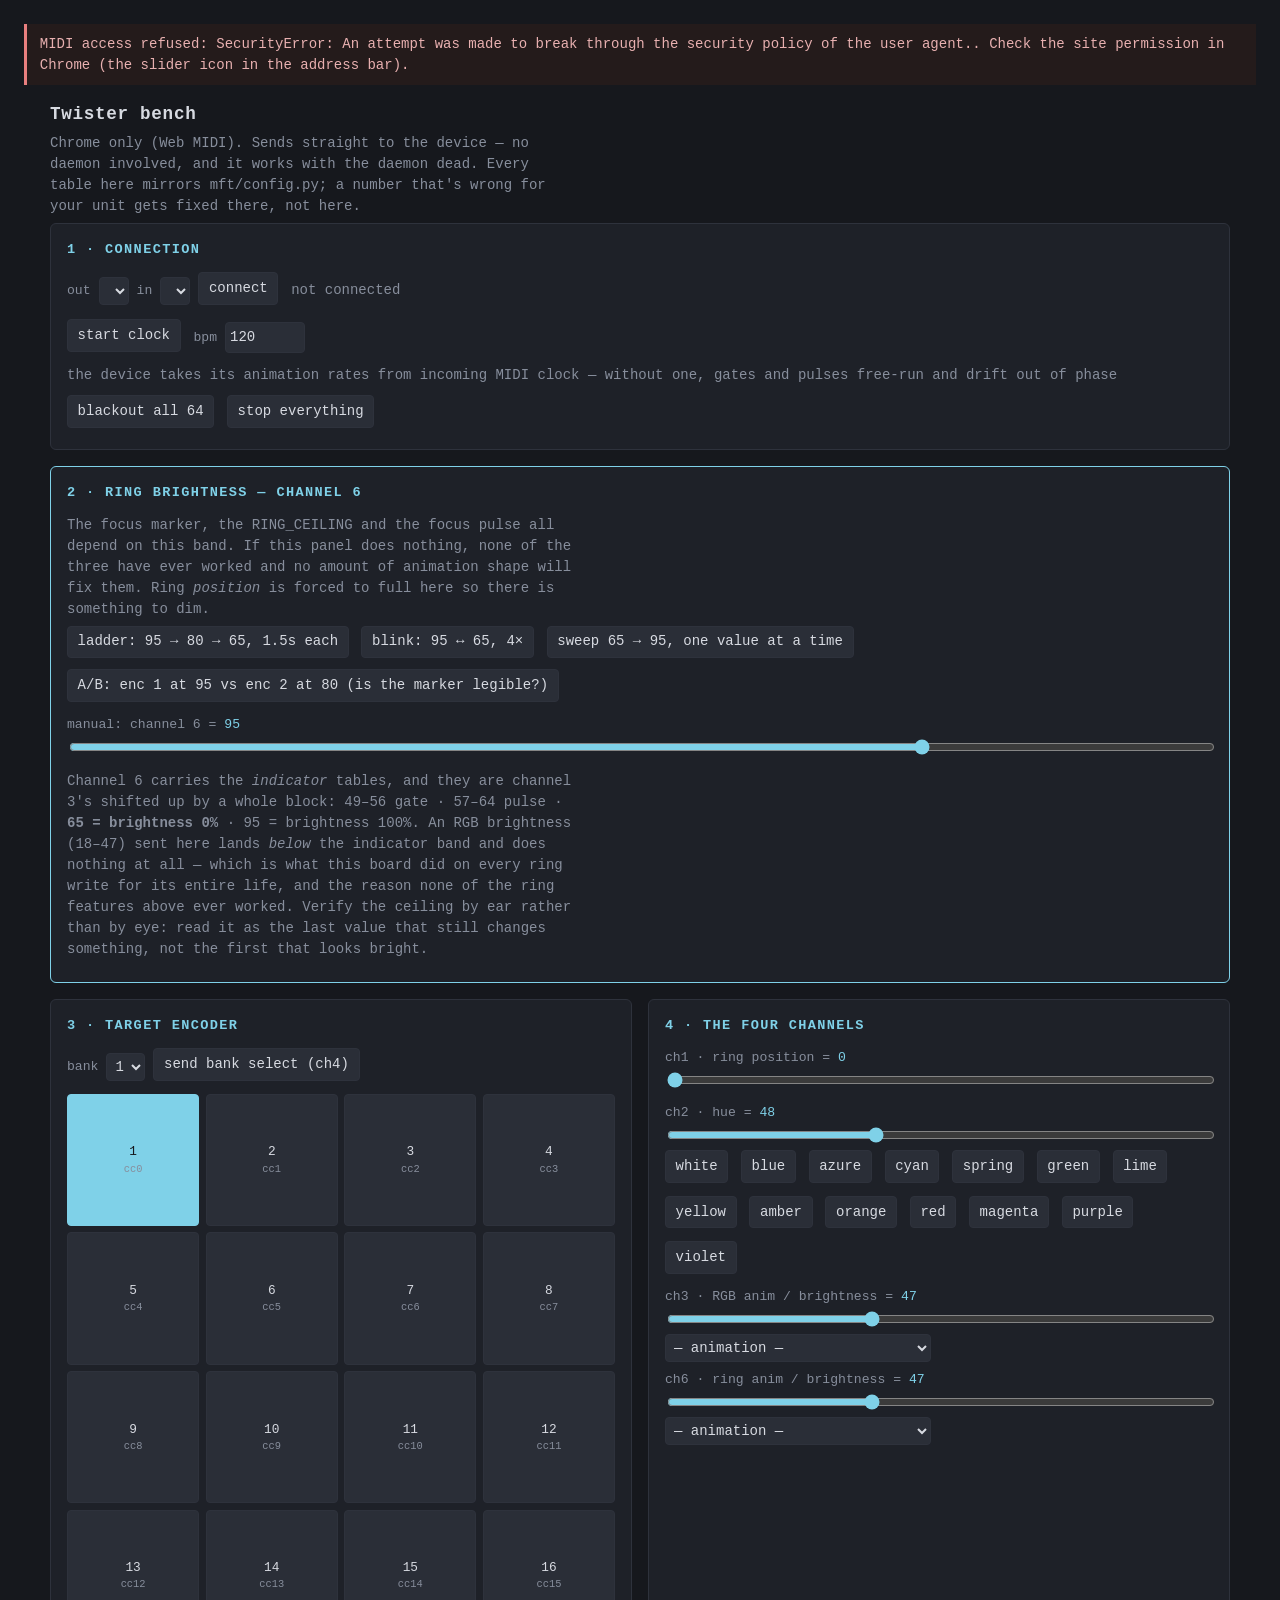
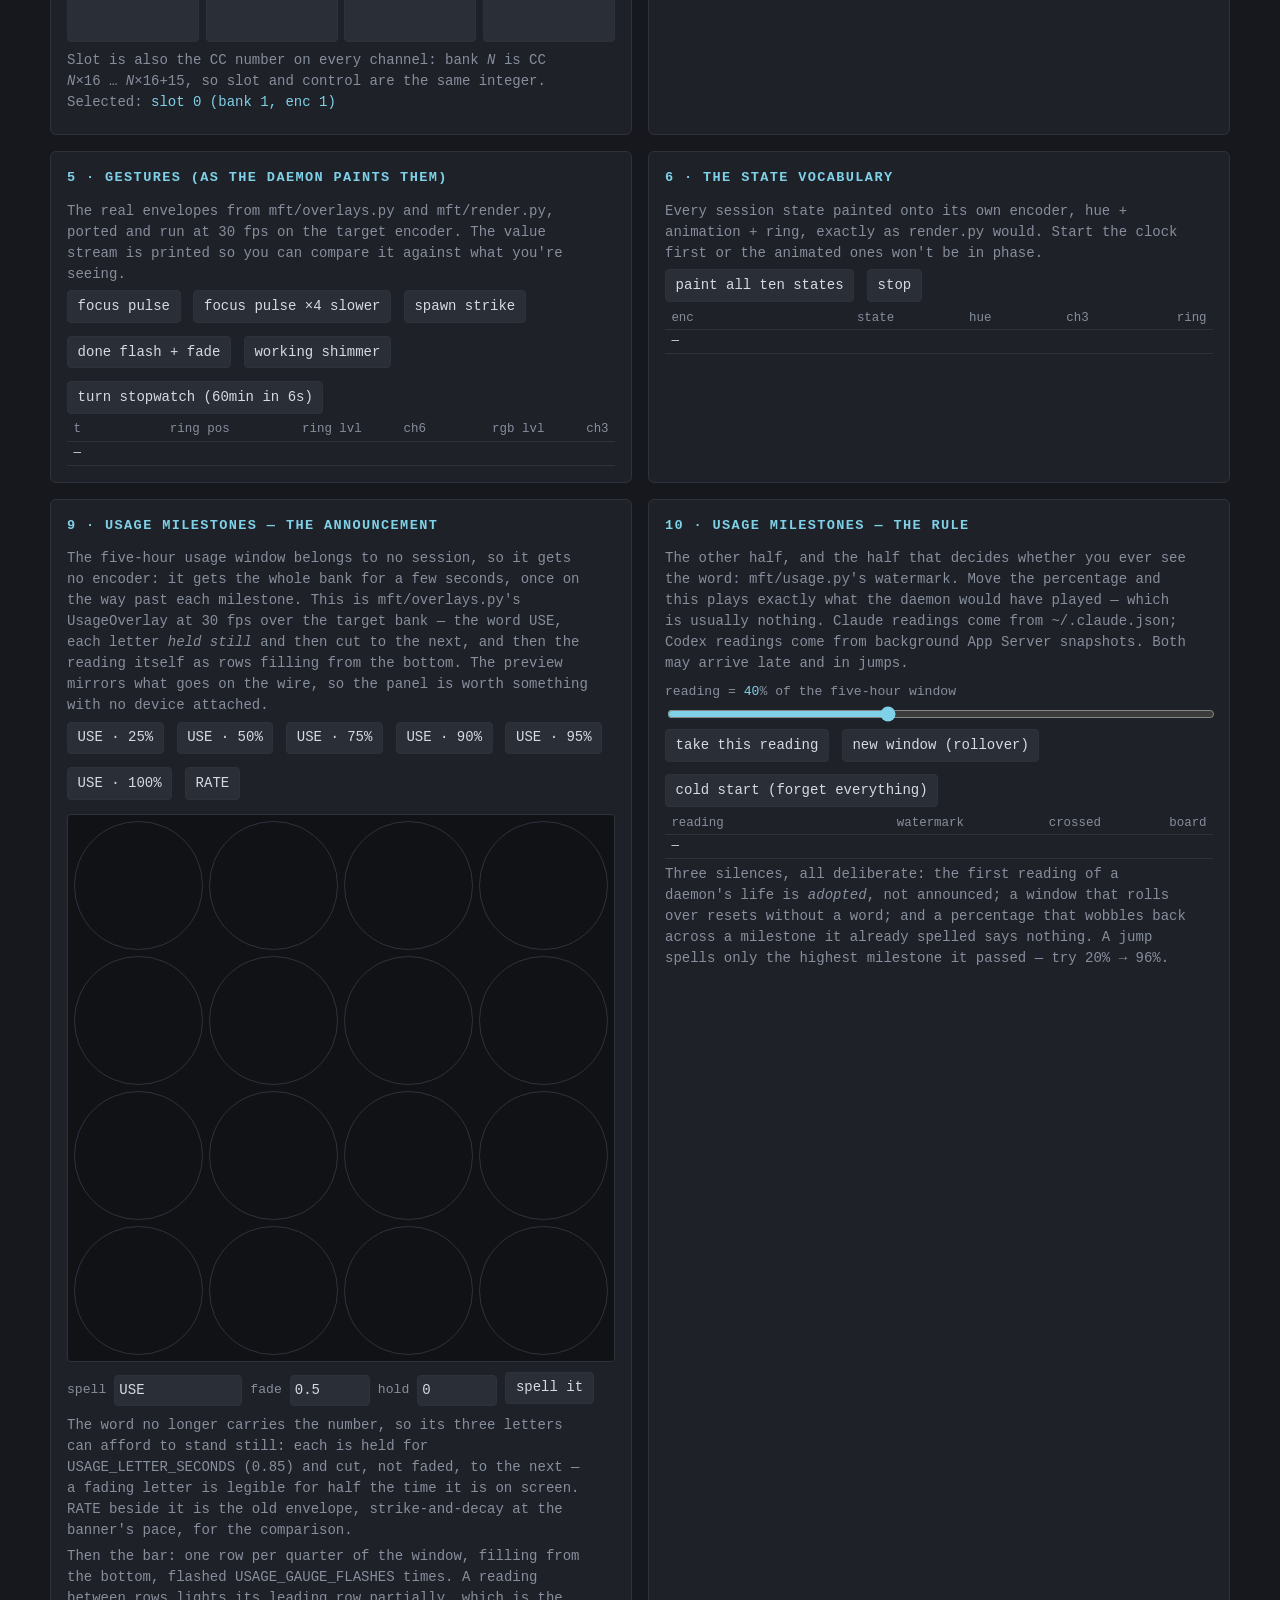
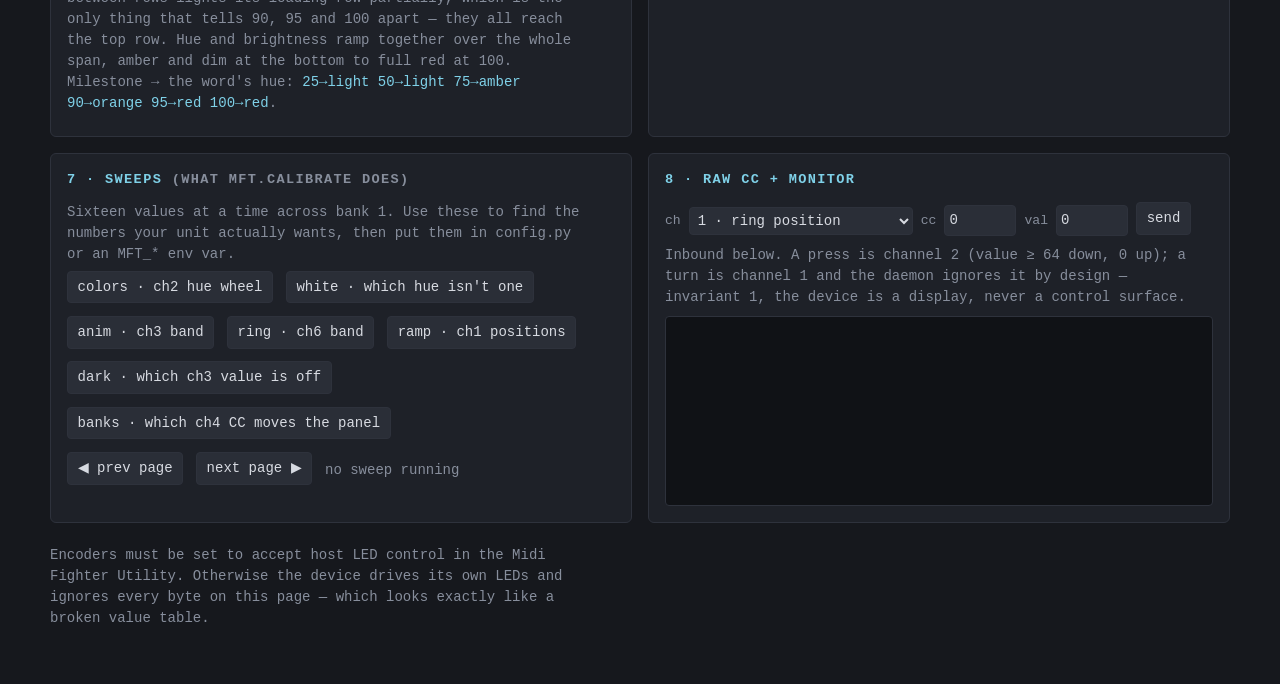
==== commit 97f53b7c: "Teach the board to follow Codex alongside Claude" ====
--- a/demo/index.html
+++ b/demo/index.html
@@ -292,8 +292,8 @@
       The other half, and the half that decides whether you ever see the word:
       <code>mft/usage.py</code>'s watermark. Move the percentage and this plays
       exactly what the daemon would have played — which is usually nothing.
-      Readings come from Claude Code's own cache
-      (<code>~/.claude.json</code>), so they arrive minutes late and in jumps.
+      Claude readings come from <code>~/.claude.json</code>; Codex readings come
+      from background App Server snapshots. Both may arrive late and in jumps.
     </p>
     <label>reading = <span class="val" id="pct-val">40</span>% of the five-hour window</label>
     <input type="range" id="pct" min="0" max="100" value="40">
